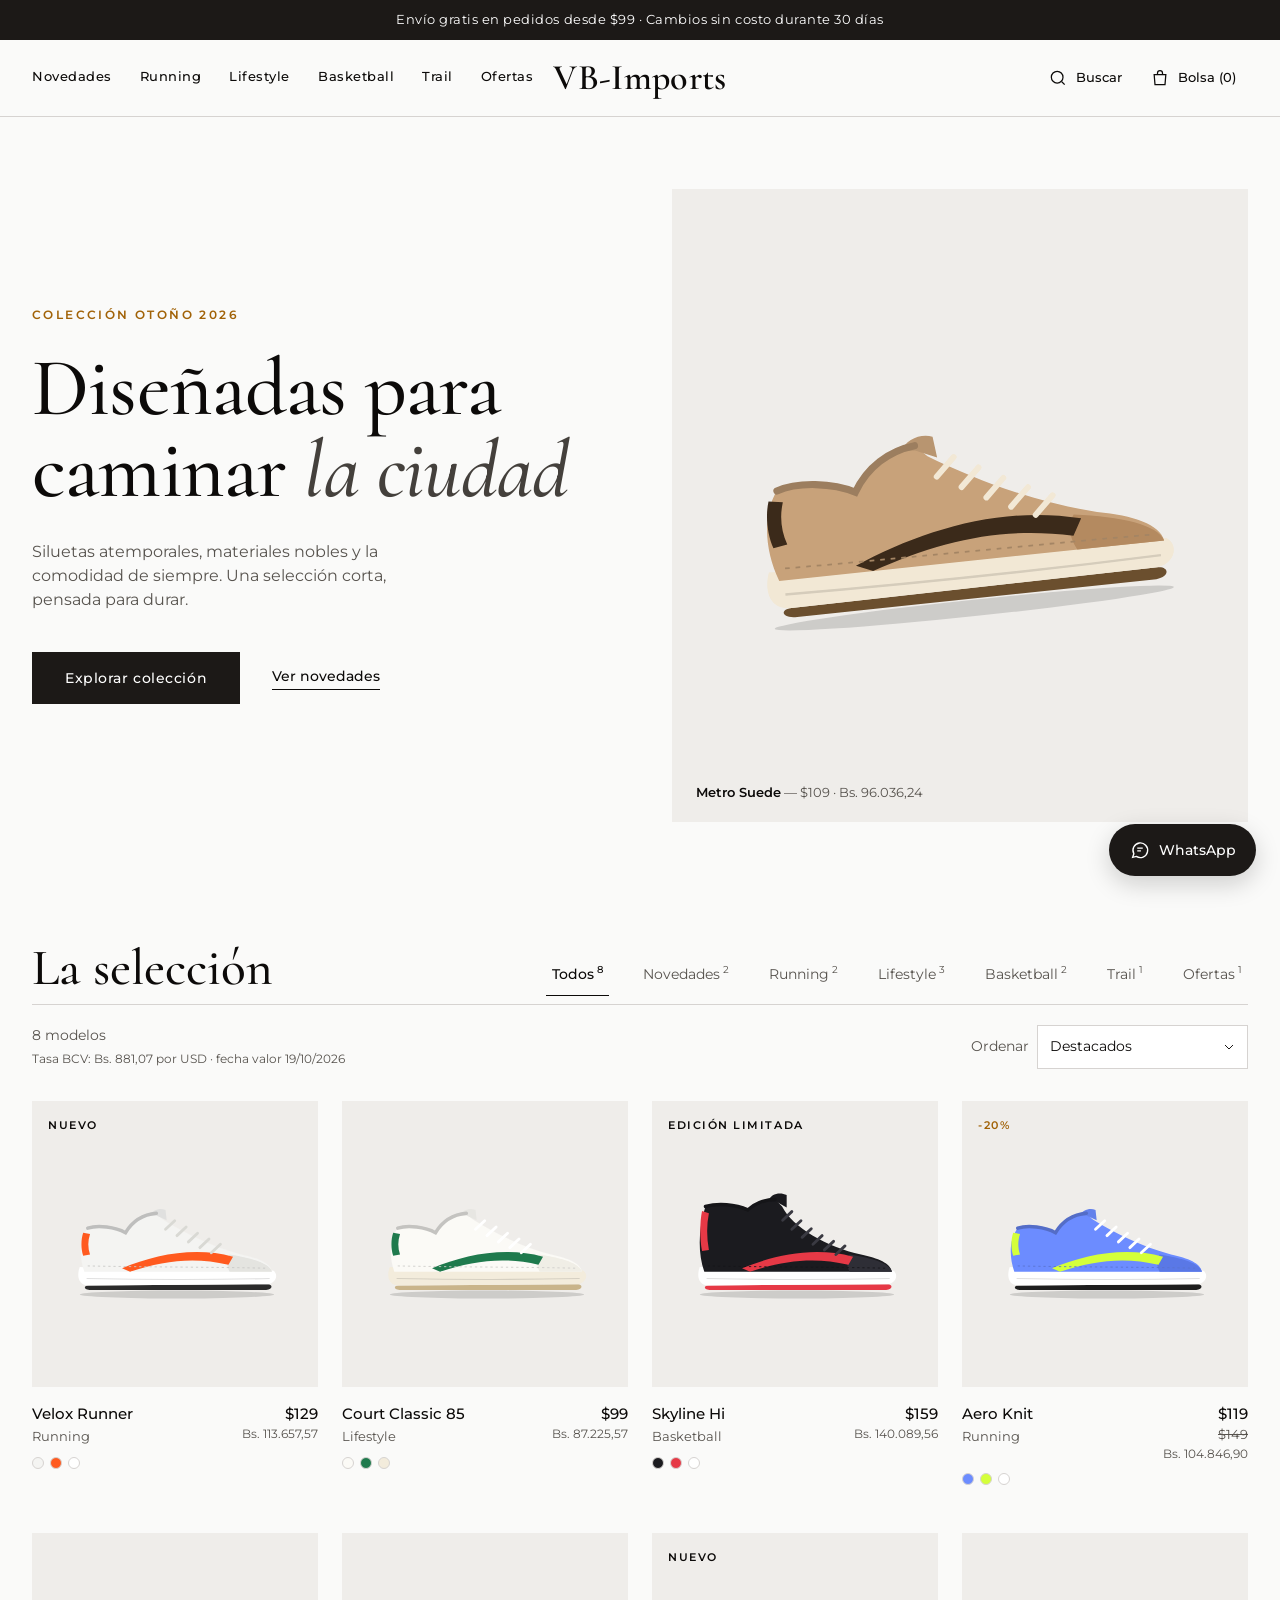
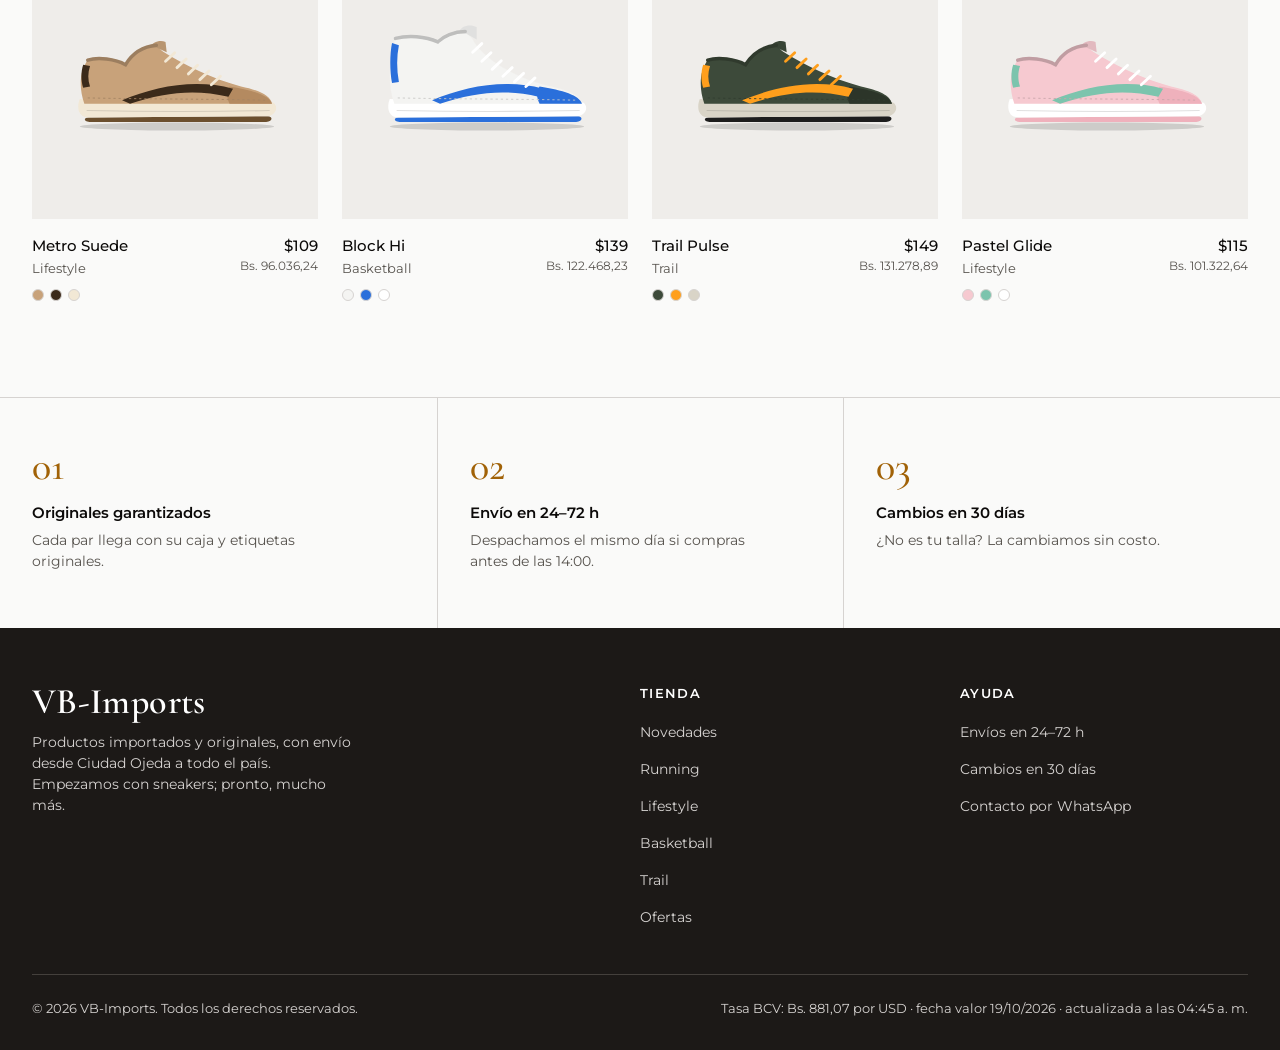
==== index.html @ ab020c5b "Catálogo de VB-Imports listo para publicar - Tienda en estilo Modelo B (minimal) con portada, filtro" ====
<!doctype html>
<html lang="es">
<head>
<meta charset="utf-8">
<meta name="viewport" content="width=device-width, initial-scale=1">
<title>VB-Imports — Productos importados en Ciudad Ojeda</title>
<meta name="description" content="VB-Imports: productos importados y originales en Ciudad Ojeda, Zulia. Sneakers y más, con envío a todo el país.">
<link rel="preconnect" href="https://fonts.googleapis.com">
<link rel="preconnect" href="https://fonts.gstatic.com" crossorigin>
<link href="https://fonts.googleapis.com/css2?family=Cormorant:ital,wght@0,500;0,600;1,500&family=Montserrat:wght@400;500;600&display=swap" rel="stylesheet">
<link rel="stylesheet" href="css/estilos.css">
</head>
<body>
<a class="saltar" href="#app">Saltar al contenido</a>
<div class="aviso" id="aviso"></div>

<header class="cabecera">
  <div class="wrap nav">
    <div class="nav-izq">
      <button class="icono-btn menu-btn" data-abrir="menu" aria-controls="menu" aria-expanded="false" aria-label="Abrir menú">
        <svg viewBox="0 0 24 24" fill="none" stroke="currentColor" stroke-width="1.5" aria-hidden="true"><path d="M4 7h16M4 12h16M4 17h16"/></svg>
      </button>
      <nav class="links" id="links" aria-label="Categorías"></nav>
    </div>
    <a class="logo" href="#/" data-nombre>VB-Imports</a>
    <div class="acciones">
      <button class="accion" id="btn-buscar" aria-controls="buscador" aria-expanded="false">
        <svg viewBox="0 0 24 24" fill="none" stroke="currentColor" stroke-width="1.5" aria-hidden="true"><circle cx="11" cy="11" r="7"/><path d="m20 20-3.5-3.5"/></svg><span class="texto">Buscar</span>
      </button>
      <button class="accion" id="btn-bolsa" data-abrir="bolsa" aria-controls="bolsa" aria-expanded="false">
        <svg viewBox="0 0 24 24" fill="none" stroke="currentColor" stroke-width="1.5" aria-hidden="true"><path d="M5 8h14l-1 12H6z"/><path d="M9 8V6a3 3 0 0 1 6 0v2"/></svg><span><span class="texto">Bolsa </span>(<span data-contador>0</span>)</span>
      </button>
    </div>
  </div>
  <div class="buscador" id="buscador" hidden>
    <div class="wrap">
      <svg viewBox="0 0 24 24" fill="none" stroke="currentColor" stroke-width="1.5" aria-hidden="true"><circle cx="11" cy="11" r="7"/><path d="m20 20-3.5-3.5"/></svg>
      <label class="sr" for="q">Buscar modelos</label>
      <input id="q" type="search" placeholder="Busca por modelo, categoría o color" autocomplete="off" enterkeyhint="search">
      <button class="icono-btn" id="cerrar-buscar" aria-label="Cerrar búsqueda">
        <svg viewBox="0 0 24 24" fill="none" stroke="currentColor" stroke-width="1.5" aria-hidden="true"><path d="M6 6l12 12M18 6 6 18"/></svg>
      </button>
    </div>
  </div>
</header>

<main id="app" tabindex="-1"></main>

<footer class="pie">
  <div class="wrap">
    <div class="pie-grid">
      <div><span class="logo" data-nombre>VB-Imports</span><p id="pie-descripcion"></p></div>
      <div><h3>Tienda</h3><ul id="pie-links"></ul></div>
      <div><h3>Ayuda</h3><ul><li>Envíos en 24–72 h</li><li>Cambios en 30 días</li><li><a id="pie-contacto" href="#/" target="_blank" rel="noopener">Contacto por WhatsApp</a></li></ul></div>
    </div>
    <div class="pie-final">
      <span>© <span id="anio"></span> <span data-nombre>VB-Imports</span>. Todos los derechos reservados.</span>
      <span data-tasa="larga"></span>
    </div>
  </div>
</footer>

<a class="wa-flotante" id="wa-flotante" href="#/" target="_blank" rel="noopener" aria-label="Escríbenos por WhatsApp">
  <svg viewBox="0 0 24 24" fill="none" stroke="currentColor" stroke-width="1.5" aria-hidden="true"><path d="M4 20l1.3-3.9A8 8 0 1 1 8 19z"/><path d="M9 10h6M9 13h4"/></svg><span>WhatsApp</span>
</a>

<div class="velo" id="velo" data-cerrar hidden></div>

<aside class="panel derecha" id="bolsa" role="dialog" aria-modal="true" aria-labelledby="bolsa-titulo" hidden>
  <div class="panel-cab">
    <h2 id="bolsa-titulo" tabindex="-1">Tu bolsa</h2>
    <button class="icono-btn" data-cerrar data-foco aria-label="Cerrar bolsa"><svg viewBox="0 0 24 24" fill="none" stroke="currentColor" stroke-width="1.5" aria-hidden="true"><path d="M6 6l12 12M18 6 6 18"/></svg></button>
  </div>
  <div class="panel-cuerpo" id="bolsa-cuerpo"></div>
  <div class="panel-pie" id="bolsa-pie" hidden>
    <div class="totales">
      <div><span>Subtotal</span><span id="bolsa-subtotal"></span></div>
      <div class="fila-bs"><span>En bolívares</span><span id="bolsa-subtotal-bs"></span></div>
      <div><span>Envío</span><span id="bolsa-envio"></span></div>
    </div>
    <p class="nota" data-tasa></p>
    <button class="btn ancho" id="pedir">
      <svg viewBox="0 0 24 24" fill="none" stroke="currentColor" stroke-width="1.5" aria-hidden="true"><path d="M4 20l1.3-3.9A8 8 0 1 1 8 19z"/></svg>Pedir por WhatsApp
    </button>
    <p class="nota">Te responderemos por WhatsApp para confirmar tallas, pago y entrega.</p>
  </div>
</aside>

<aside class="panel izquierda" id="menu" role="dialog" aria-modal="true" aria-label="Menú" hidden>
  <div class="panel-cab">
    <span class="logo" data-nombre>VB-Imports</span>
    <button class="icono-btn" data-cerrar data-foco aria-label="Cerrar menú"><svg viewBox="0 0 24 24" fill="none" stroke="currentColor" stroke-width="1.5" aria-hidden="true"><path d="M6 6l12 12M18 6 6 18"/></svg></button>
  </div>
  <div class="panel-cuerpo"><nav class="menu-links" id="menu-links" aria-label="Categorías"></nav></div>
</aside>

<script src="js/config.js"></script>
<script src="js/productos.js"></script>
<script src="js/sneaker.js"></script>
<script src="js/tasa.js"></script>
<script src="js/app.js"></script>
</body>
</html>
---- css/estilos.css ----
/* Sistema de diseño: Modelo B · Minimal
   Base de la skill UI/UX Pro Max: estilo "Minimalism & Swiss Style",
   paleta "Premium dark + gold accent", tipografía Cormorant + Montserrat. */
:root {
  --color-primary: #1C1917;
  --color-on-primary: #FFFFFF;
  --color-secondary: #44403C;
  --color-accent: #A16207;
  --color-background: #FAFAF9;
  --color-foreground: #0C0A09;
  --color-card: #FFFFFF;
  --color-muted: #EFEDEA;
  --color-muted-foreground: #57534E;
  --color-border: #D6D3D1;
  --color-destructive: #DC2626;
  --overlay: rgba(12, 10, 9, .4);

  --display: "Cormorant", Georgia, serif;
  --body: "Montserrat", system-ui, sans-serif;
  --ease: cubic-bezier(.25, .46, .45, .94);
  --alto-cabecera: 76px;
}

* { box-sizing: border-box; margin: 0; }
html { scroll-behavior: smooth; }
body { background: var(--color-background); color: var(--color-foreground); font-family: var(--body); font-size: 16px; line-height: 1.5; -webkit-font-smoothing: antialiased; }
body.bloqueado { overflow: hidden; }
a { color: inherit; text-decoration: none; }
button, input, select { font: inherit; color: inherit; }
button { cursor: pointer; }
img { max-width: 100%; display: block; }
:focus-visible { outline: 2px solid var(--color-accent); outline-offset: 3px; }
.wrap { max-width: 1320px; margin: 0 auto; padding-inline: 32px; }
.sr { position: absolute; width: 1px; height: 1px; overflow: hidden; clip: rect(0 0 0 0); white-space: nowrap; }
[hidden] { display: none !important; }
.saltar { position: fixed; left: 16px; top: -60px; z-index: 100; background: var(--color-primary); color: var(--color-on-primary); padding: 12px 16px; font-size: 14px; }
.saltar:focus { top: 16px; }

/* Botones */
.btn { display: inline-flex; align-items: center; justify-content: center; gap: 10px; min-height: 52px; padding-inline: 32px; background: var(--color-primary); color: var(--color-on-primary); font-size: 14px; font-weight: 500; letter-spacing: .04em; border: 1px solid var(--color-primary); transition: background .2s var(--ease), color .2s var(--ease); }
.btn:hover { background: var(--color-secondary); border-color: var(--color-secondary); }
.btn:disabled { background: var(--color-muted); border-color: var(--color-muted); color: var(--color-muted-foreground); cursor: not-allowed; }
.btn.secundario { background: none; color: var(--color-foreground); border-color: var(--color-border); }
.btn.secundario:hover { border-color: var(--color-foreground); }
.btn.ancho { width: 100%; }
.btn svg { width: 20px; height: 20px; flex: none; }
.link { font-size: 14px; font-weight: 500; border-bottom: 1px solid currentColor; padding-bottom: 2px; background: none; border-top: 0; border-inline: 0; }
.icono-btn { width: 44px; height: 44px; display: inline-grid; place-items: center; background: none; border: 0; }
.icono-btn svg { width: 22px; height: 22px; }

/* Aviso y cabecera */
.aviso { background: var(--color-primary); color: var(--color-on-primary); text-align: center; font-size: 13px; letter-spacing: .04em; padding: 10px 16px; }
.cabecera { position: sticky; top: 0; z-index: 20; background: rgba(250, 250, 249, .94); backdrop-filter: blur(10px); border-bottom: 1px solid var(--color-border); }
.nav { display: grid; grid-template-columns: 1fr auto 1fr; align-items: center; height: var(--alto-cabecera); }
.nav-izq { display: flex; align-items: center; gap: 4px; }
.menu-btn { display: none; margin-left: -10px; }
.links { display: flex; gap: 28px; font-size: 13px; font-weight: 500; letter-spacing: .04em; }
.links a { padding-block: 6px; border-bottom: 1px solid transparent; transition: border-color .2s var(--ease); }
.links a:hover, .links a[aria-current="page"] { border-color: var(--color-foreground); }
.logo { font-family: var(--display); font-size: 36px; font-weight: 600; letter-spacing: .01em; line-height: 1; }
.acciones { display: flex; justify-content: flex-end; gap: 4px; }
.accion { display: inline-flex; align-items: center; gap: 8px; height: 44px; padding-inline: 12px; background: none; border: 0; font-size: 13px; font-weight: 500; }
.accion svg { width: 20px; height: 20px; }

.buscador { border-top: 1px solid var(--color-border); background: var(--color-background); }
.buscador .wrap { display: flex; align-items: center; gap: 12px; height: 64px; }
.buscador svg { width: 20px; height: 20px; color: var(--color-muted-foreground); flex: none; }
.buscador input { flex: 1; height: 44px; border: 0; background: none; font-size: 18px; outline: none; }
.buscador input::placeholder { color: var(--color-muted-foreground); }

/* Hero */
.hero { display: grid; grid-template-columns: 1fr 1fr; gap: 64px; align-items: center; padding-block: 72px 96px; }
.eyebrow { font-size: 12px; font-weight: 600; letter-spacing: .2em; text-transform: uppercase; color: var(--color-accent); margin-bottom: 24px; }
.hero h1 { font-family: var(--display); font-weight: 500; font-size: clamp(48px, 6.4vw, 96px); line-height: 1; letter-spacing: -.01em; }
.hero h1 em { font-style: italic; color: var(--color-secondary); }
.hero p { color: var(--color-muted-foreground); max-width: 420px; margin: 28px 0 40px; }
.ctas { display: flex; align-items: center; gap: 32px; flex-wrap: wrap; }
.escaparate { position: relative; aspect-ratio: 4 / 4.4; background: var(--color-muted); display: grid; place-items: center; }
.escaparate > a { display: grid; place-items: center; width: 100%; height: 100%; }
.escaparate svg, .escaparate img { width: 84%; height: auto; transform: rotate(-6deg); transition: transform .4s var(--ease); }
.escaparate:hover svg { transform: rotate(-8deg) scale(1.03); }
.escaparate figcaption { position: absolute; left: 24px; bottom: 20px; font-size: 13px; color: var(--color-muted-foreground); }
.escaparate figcaption b { color: var(--color-foreground); font-weight: 600; }

/* Catálogo */
.seccion { padding-block: 24px 96px; scroll-margin-top: var(--alto-cabecera); }
.seccion-cab { display: flex; justify-content: space-between; align-items: end; gap: 16px 24px; flex-wrap: wrap; padding-bottom: 8px; border-bottom: 1px solid var(--color-border); }
h2 { font-family: var(--display); font-weight: 500; font-size: clamp(36px, 4vw, 52px); line-height: 1.05; }
.tabs { display: flex; gap: 28px; overflow-x: auto; scrollbar-width: none; }
.tabs::-webkit-scrollbar { display: none; }
.tab { flex: none; background: none; border: 0; border-bottom: 1px solid transparent; height: 44px; font-size: 14px; color: var(--color-muted-foreground); transition: color .2s var(--ease), border-color .2s var(--ease); }
.tab:hover { color: var(--color-foreground); }
.tab[aria-pressed="true"] { color: var(--color-foreground); border-color: var(--color-foreground); font-weight: 500; }
.tab sup { font-size: 10px; margin-left: 3px; }
.barra-herramientas { display: flex; justify-content: space-between; align-items: center; gap: 16px; flex-wrap: wrap; padding-block: 20px 32px; font-size: 14px; color: var(--color-muted-foreground); }
.barra-herramientas .filtro-texto { display: inline-flex; align-items: center; gap: 6px; margin-left: 12px; padding: 4px 6px 4px 12px; background: var(--color-muted); color: var(--color-foreground); }
.barra-herramientas .filtro-texto button { width: 28px; height: 28px; display: grid; place-items: center; background: none; border: 0; }
.ordenar { display: flex; align-items: center; gap: 8px; }
.ordenar select { height: 44px; padding: 0 36px 0 12px; border: 1px solid var(--color-border); background: var(--color-card) url("data:image/svg+xml,%3Csvg xmlns='http://www.w3.org/2000/svg' viewBox='0 0 24 24' fill='none' stroke='%231C1917' stroke-width='1.5'%3E%3Cpath d='m6 9 6 6 6-6'/%3E%3C/svg%3E") no-repeat right 10px center / 16px; appearance: none; color: var(--color-foreground); cursor: pointer; }

.grid { display: grid; grid-template-columns: repeat(4, 1fr); gap: 48px 24px; }
.producto { position: relative; }
.producto .foto { position: relative; aspect-ratio: 1; background: var(--color-muted); overflow: hidden; }
.producto .foto > a { display: grid; place-items: center; width: 100%; height: 100%; }
.producto .foto svg, .producto .foto img { width: 82%; height: auto; transition: transform .25s var(--ease); }
.producto .foto img { width: 100%; height: 100%; object-fit: cover; }
.producto:hover .foto svg { transform: scale(1.04); }
.etiqueta { position: absolute; top: 16px; left: 16px; font-size: 11px; font-weight: 600; letter-spacing: .14em; text-transform: uppercase; pointer-events: none; }
.etiqueta.oferta { color: var(--color-accent); }
.rapido-btn { position: absolute; left: 12px; right: 12px; bottom: 12px; height: 48px; background: var(--color-card); border: 1px solid var(--color-border); font-size: 13px; font-weight: 500; letter-spacing: .04em; opacity: 0; transform: translateY(8px); transition: opacity .2s var(--ease), transform .2s var(--ease), background .2s var(--ease), color .2s var(--ease); }
.producto:hover .rapido-btn, .rapido-btn:focus-visible { opacity: 1; transform: none; }
.rapido-btn:hover { background: var(--color-primary); color: var(--color-on-primary); border-color: var(--color-primary); }
.rapido { position: absolute; left: 12px; right: 12px; bottom: 12px; background: var(--color-card); border: 1px solid var(--color-border); padding: 12px; }
.rapido-cab { display: flex; justify-content: space-between; align-items: center; font-size: 12px; font-weight: 500; margin-bottom: 8px; }
.rapido-cab button { width: 32px; height: 32px; display: grid; place-items: center; background: none; border: 0; margin: -6px -6px -6px 0; }
.rapido .tallas { grid-template-columns: repeat(5, 1fr); gap: 4px; }
.rapido .talla { height: 36px; font-size: 12px; }
@media (hover: none) { .rapido-btn { display: none; } }
.producto .info { display: flex; justify-content: space-between; gap: 12px; margin-top: 16px; }
.producto h3 { font-size: 15px; font-weight: 500; }
.producto .cat { font-size: 13px; color: var(--color-muted-foreground); margin-top: 2px; }
.precio { font-size: 15px; font-weight: 500; white-space: nowrap; text-align: right; }
.precio s { display: block; font-size: 13px; color: var(--color-muted-foreground); font-weight: 400; }
/* Precio en bolívares (tasa BCV) */
.bs { display: block; font-size: 12px; font-weight: 400; color: var(--color-muted-foreground); }
.bs:empty, .tasa-nota:empty { display: none; }
.bs.en-linea { display: inline; font-size: inherit; }
.bs.en-linea::before { content: " · "; }
.tasa-nota { font-size: 12px; color: var(--color-muted-foreground); margin-top: 4px; }
.colores { display: flex; gap: 6px; margin-top: 10px; }
.colores i { width: 12px; height: 12px; border-radius: 50%; border: 1px solid var(--color-border); }

.vacio { grid-column: 1 / -1; text-align: center; padding: 64px 16px; }
.vacio h3 { font-family: var(--display); font-weight: 500; font-size: 32px; margin-bottom: 8px; }
.vacio p { color: var(--color-muted-foreground); margin-bottom: 24px; }

/* Valores */
.valores { border-top: 1px solid var(--color-border); display: grid; grid-template-columns: repeat(3, 1fr); }
.valores div { padding: 48px 32px 56px 0; }
.valores div + div { padding-left: 32px; border-left: 1px solid var(--color-border); }
.valores b { display: block; font-family: var(--display); font-size: 40px; font-weight: 500; color: var(--color-accent); line-height: 1; margin-bottom: 16px; }
.valores h3 { font-size: 15px; font-weight: 600; margin-bottom: 6px; }
.valores p { font-size: 14px; color: var(--color-muted-foreground); max-width: 300px; }

/* Ficha de producto */
.migas { display: flex; gap: 8px; flex-wrap: wrap; font-size: 13px; color: var(--color-muted-foreground); padding-block: 24px; }
.migas a:hover { color: var(--color-foreground); text-decoration: underline; }
.ficha { display: grid; grid-template-columns: 1.25fr 1fr; gap: 64px; align-items: start; padding-bottom: 96px; }
.galeria { display: grid; grid-template-columns: 88px 1fr; gap: 16px; position: sticky; top: calc(var(--alto-cabecera) + 24px); }
.miniaturas { display: flex; flex-direction: column; gap: 12px; }
.miniatura { aspect-ratio: 1; background: var(--color-muted); border: 1px solid transparent; padding: 6px; display: grid; place-items: center; overflow: hidden; transition: border-color .2s var(--ease); }
.miniatura[aria-pressed="true"] { border-color: var(--color-foreground); }
.miniatura:hover { border-color: var(--color-muted-foreground); }
.miniatura svg, .miniatura img { width: 100%; height: auto; }
.vista-principal { aspect-ratio: 1; background: var(--color-muted); display: grid; place-items: center; overflow: hidden; }
.vista-principal svg { width: 86%; height: auto; }
.vista-principal img { width: 100%; height: 100%; object-fit: cover; }
.v-interior { transform: scaleX(-1); }
.v-detalle { transform: scale(1.9) translate(-12%, -4%); }

.ficha-info .eyebrow { margin-bottom: 12px; }
.ficha-info h1 { font-family: var(--display); font-weight: 500; font-size: clamp(40px, 4.4vw, 60px); line-height: 1.02; outline: none; }
.ficha-precio { display: flex; align-items: baseline; gap: 12px; margin-top: 16px; font-size: 22px; font-weight: 500; }
.ficha-precio s { font-size: 16px; font-weight: 400; color: var(--color-muted-foreground); }
.ficha-bs .bs { font-size: 16px; margin-top: 4px; color: var(--color-secondary); }
.ficha-info .tasa-nota { margin-top: 2px; }
.ficha-precio .ahorro { font-size: 12px; font-weight: 600; letter-spacing: .1em; text-transform: uppercase; color: var(--color-accent); }
.ficha-desc { color: var(--color-muted-foreground); margin-top: 24px; max-width: 480px; }
.campo { margin-top: 32px; }
.campo-cab { display: flex; justify-content: space-between; align-items: baseline; font-size: 14px; font-weight: 500; margin-bottom: 12px; }
.campo-cab span { font-weight: 400; color: var(--color-muted-foreground); }
.tallas { display: grid; grid-template-columns: repeat(5, 1fr); gap: 8px; }
.talla { height: 48px; background: var(--color-card); border: 1px solid var(--color-border); font-size: 14px; transition: border-color .2s var(--ease), background .2s var(--ease), color .2s var(--ease); }
.talla:hover:not(:disabled) { border-color: var(--color-foreground); }
.talla[aria-pressed="true"] { background: var(--color-primary); color: var(--color-on-primary); border-color: var(--color-primary); }
.talla:disabled { color: #A8A29E; background: var(--color-background); text-decoration: line-through; cursor: not-allowed; }
.campo.con-error .tallas { outline: 1px solid var(--color-destructive); outline-offset: 4px; }
.error { color: var(--color-destructive); font-size: 13px; font-weight: 500; margin-top: 10px; }
.ficha-acciones { display: grid; gap: 12px; margin-top: 32px; }
.beneficios { display: grid; gap: 12px; margin-top: 28px; padding-top: 28px; border-top: 1px solid var(--color-border); font-size: 14px; color: var(--color-muted-foreground); }
.beneficios li { display: flex; gap: 12px; align-items: center; list-style: none; }
.beneficios svg { width: 20px; height: 20px; flex: none; color: var(--color-foreground); }
.beneficios, .ficha-info ul { padding: 0; }
.acordeon { margin-top: 28px; border-top: 1px solid var(--color-border); }
.acordeon details { border-bottom: 1px solid var(--color-border); }
.acordeon summary { display: flex; justify-content: space-between; align-items: center; min-height: 56px; font-size: 14px; font-weight: 500; cursor: pointer; list-style: none; }
.acordeon summary::-webkit-details-marker { display: none; }
.acordeon summary::after { content: "+"; font-size: 20px; font-weight: 300; transition: transform .2s var(--ease); }
.acordeon details[open] summary::after { transform: rotate(45deg); }
.acordeon .contenido { padding-bottom: 20px; font-size: 14px; color: var(--color-muted-foreground); }
.acordeon .contenido li { margin-left: 18px; margin-bottom: 4px; }
.relacionados { padding-bottom: 96px; }
.relacionados h2 { margin-bottom: 32px; }

/* Paneles laterales: bolsa y menú */
.velo { position: fixed; inset: 0; z-index: 40; background: var(--overlay); opacity: 0; transition: opacity .25s var(--ease); }
.velo.abierto { opacity: 1; }
.panel { position: fixed; top: 0; bottom: 0; z-index: 50; width: min(440px, 100%); background: var(--color-background); display: flex; flex-direction: column; transition: transform .3s var(--ease); }
.panel.derecha { right: 0; transform: translateX(100%); }
.panel.izquierda { left: 0; transform: translateX(-100%); width: min(340px, 88%); }
.panel.abierto { transform: none; }
.panel-cab { display: flex; justify-content: space-between; align-items: center; height: var(--alto-cabecera); padding-inline: 24px; border-bottom: 1px solid var(--color-border); }
.panel-cab h2 { font-size: 30px; outline: none; }
.panel-cuerpo { flex: 1; overflow-y: auto; padding: 24px; }
.panel-pie { border-top: 1px solid var(--color-border); padding: 20px 24px 24px; display: grid; gap: 12px; }
.menu-links { display: grid; }
.menu-links a { display: flex; align-items: center; min-height: 56px; font-family: var(--display); font-size: 28px; border-bottom: 1px solid var(--color-border); }

.envio-progreso { font-size: 13px; margin-bottom: 24px; }
.envio-progreso .barra { height: 3px; background: var(--color-muted); margin-top: 10px; }
.envio-progreso .barra i { display: block; height: 100%; background: var(--color-accent); transition: width .3s var(--ease); }
.item { display: grid; grid-template-columns: 88px 1fr auto; gap: 16px; padding-block: 16px; border-bottom: 1px solid var(--color-border); }
.item:first-of-type { padding-top: 0; }
.item .mini { aspect-ratio: 1; background: var(--color-muted); display: grid; place-items: center; }
.item .mini svg { width: 90%; height: auto; }
.item .mini img { width: 100%; height: 100%; object-fit: cover; }
.item h3 { font-size: 14px; font-weight: 500; }
.item .meta { font-size: 13px; color: var(--color-muted-foreground); }
.item .precio { font-size: 14px; }
.cantidad { display: inline-flex; align-items: center; border: 1px solid var(--color-border); margin-top: 10px; }
.cantidad button { width: 36px; height: 36px; background: none; border: 0; font-size: 16px; }
.cantidad span { min-width: 28px; text-align: center; font-size: 14px; }
.quitar { display: block; margin-top: 10px; margin-left: auto; font-size: 12px; color: var(--color-muted-foreground); background: none; border: 0; text-decoration: underline; padding: 6px 0; }
.totales { display: grid; gap: 6px; font-size: 14px; }
.totales div { display: flex; justify-content: space-between; }
.totales .total { font-size: 16px; font-weight: 600; }
.totales .bs { display: inline; font-size: inherit; color: inherit; }
.totales .fila-bs:has(.bs:empty) { display: none; }
.nota { font-size: 12px; color: var(--color-muted-foreground); text-align: center; }
.bolsa-vacia { text-align: center; padding: 48px 0; }
.bolsa-vacia h3 { font-family: var(--display); font-weight: 500; font-size: 30px; margin-bottom: 8px; }
.bolsa-vacia p { color: var(--color-muted-foreground); margin-bottom: 24px; font-size: 14px; }

/* Pie */
.pie { background: var(--color-primary); color: #D6D3D1; padding-block: 56px 32px; font-size: 14px; }
.pie-grid { display: grid; grid-template-columns: 2fr 1fr 1fr; gap: 32px; padding-bottom: 40px; border-bottom: 1px solid #44403C; }
.pie .logo { color: var(--color-on-primary); }
.pie p { margin-top: 12px; max-width: 320px; }
.pie h3 { color: var(--color-on-primary); font-size: 13px; font-weight: 600; letter-spacing: .1em; text-transform: uppercase; margin-bottom: 12px; }
.pie ul { list-style: none; padding: 0; display: grid; gap: 4px; }
.pie ul li { padding-block: 6px; }
.pie ul a:hover { color: var(--color-on-primary); }
.pie-final { display: flex; justify-content: space-between; gap: 8px 24px; flex-wrap: wrap; padding-top: 24px; font-size: 13px; }

/* Botón flotante de WhatsApp */
.wa-flotante { position: fixed; right: 24px; bottom: 24px; z-index: 30; display: inline-flex; align-items: center; gap: 8px; height: 52px; padding-inline: 20px; border-radius: 999px; background: var(--color-primary); color: var(--color-on-primary); font-size: 14px; font-weight: 500; box-shadow: 0 8px 24px rgba(12, 10, 9, .18); transition: background .2s var(--ease), transform .2s var(--ease); }
.wa-flotante:hover { background: var(--color-secondary); transform: translateY(-2px); }
.wa-flotante svg { width: 22px; height: 22px; }

/* Aparición sutil al hacer scroll (solo si hay JavaScript) */
.js .revelar { opacity: 0; transform: translateY(12px); transition: opacity .35s var(--ease), transform .35s var(--ease); }
.js .revelar.visible { opacity: 1; transform: none; }

@media (max-width: 1180px) {
  .links { display: none; }
  .menu-btn { display: inline-grid; }
}
@media (max-width: 1024px) {
  .grid { grid-template-columns: repeat(3, 1fr); }
  .hero { gap: 40px; }
  .ficha { gap: 40px; grid-template-columns: 1fr 1fr; }
  .galeria { grid-template-columns: 1fr; }
  .miniaturas { flex-direction: row; order: 2; }
  .miniatura { width: 72px; }
}
@media (max-width: 768px) {
  :root { --alto-cabecera: 64px; }
  .wrap { padding-inline: 16px; }
  .logo { font-size: 30px; }
  .accion span.texto { display: none; }
  .accion { padding-inline: 10px; }
  .hero { grid-template-columns: 1fr; padding-block: 24px 56px; gap: 32px; }
  .hero .escaparate { order: -1; }
  .grid { grid-template-columns: repeat(2, 1fr); gap: 32px 12px; }
  .seccion-cab { flex-direction: column; flex-wrap: nowrap; align-items: stretch; }
  .tabs { gap: 20px; min-width: 0; margin-inline: -16px; padding-inline: 16px; }
  .producto .info { flex-direction: column; gap: 4px; }
  .precio { text-align: left; }
  .precio s { display: inline; margin-left: 6px; }
  .valores { grid-template-columns: 1fr; }
  .valores div, .valores div + div { padding: 32px 0; border-left: 0; border-top: 1px solid var(--color-border); }
  .ficha { grid-template-columns: 1fr; gap: 32px; padding-bottom: 64px; }
  .galeria { position: static; }
  .tallas { grid-template-columns: repeat(4, 1fr); }
  .pie-grid { grid-template-columns: 1fr 1fr; }
  .pie-grid > div:first-child { grid-column: 1 / -1; }
  .panel-cab, .panel-cuerpo, .panel-pie { padding-inline: 16px; }
  .wa-flotante { right: 16px; bottom: 16px; width: 52px; padding: 0; justify-content: center; }
  .wa-flotante span { display: none; }
  .pie { padding-bottom: 88px; }
}
@media (prefers-reduced-motion: reduce) {
  html { scroll-behavior: auto; }
  .js .revelar { opacity: 1; transform: none; }
  *, *::before, *::after { transition: none !important; animation: none !important; }
}
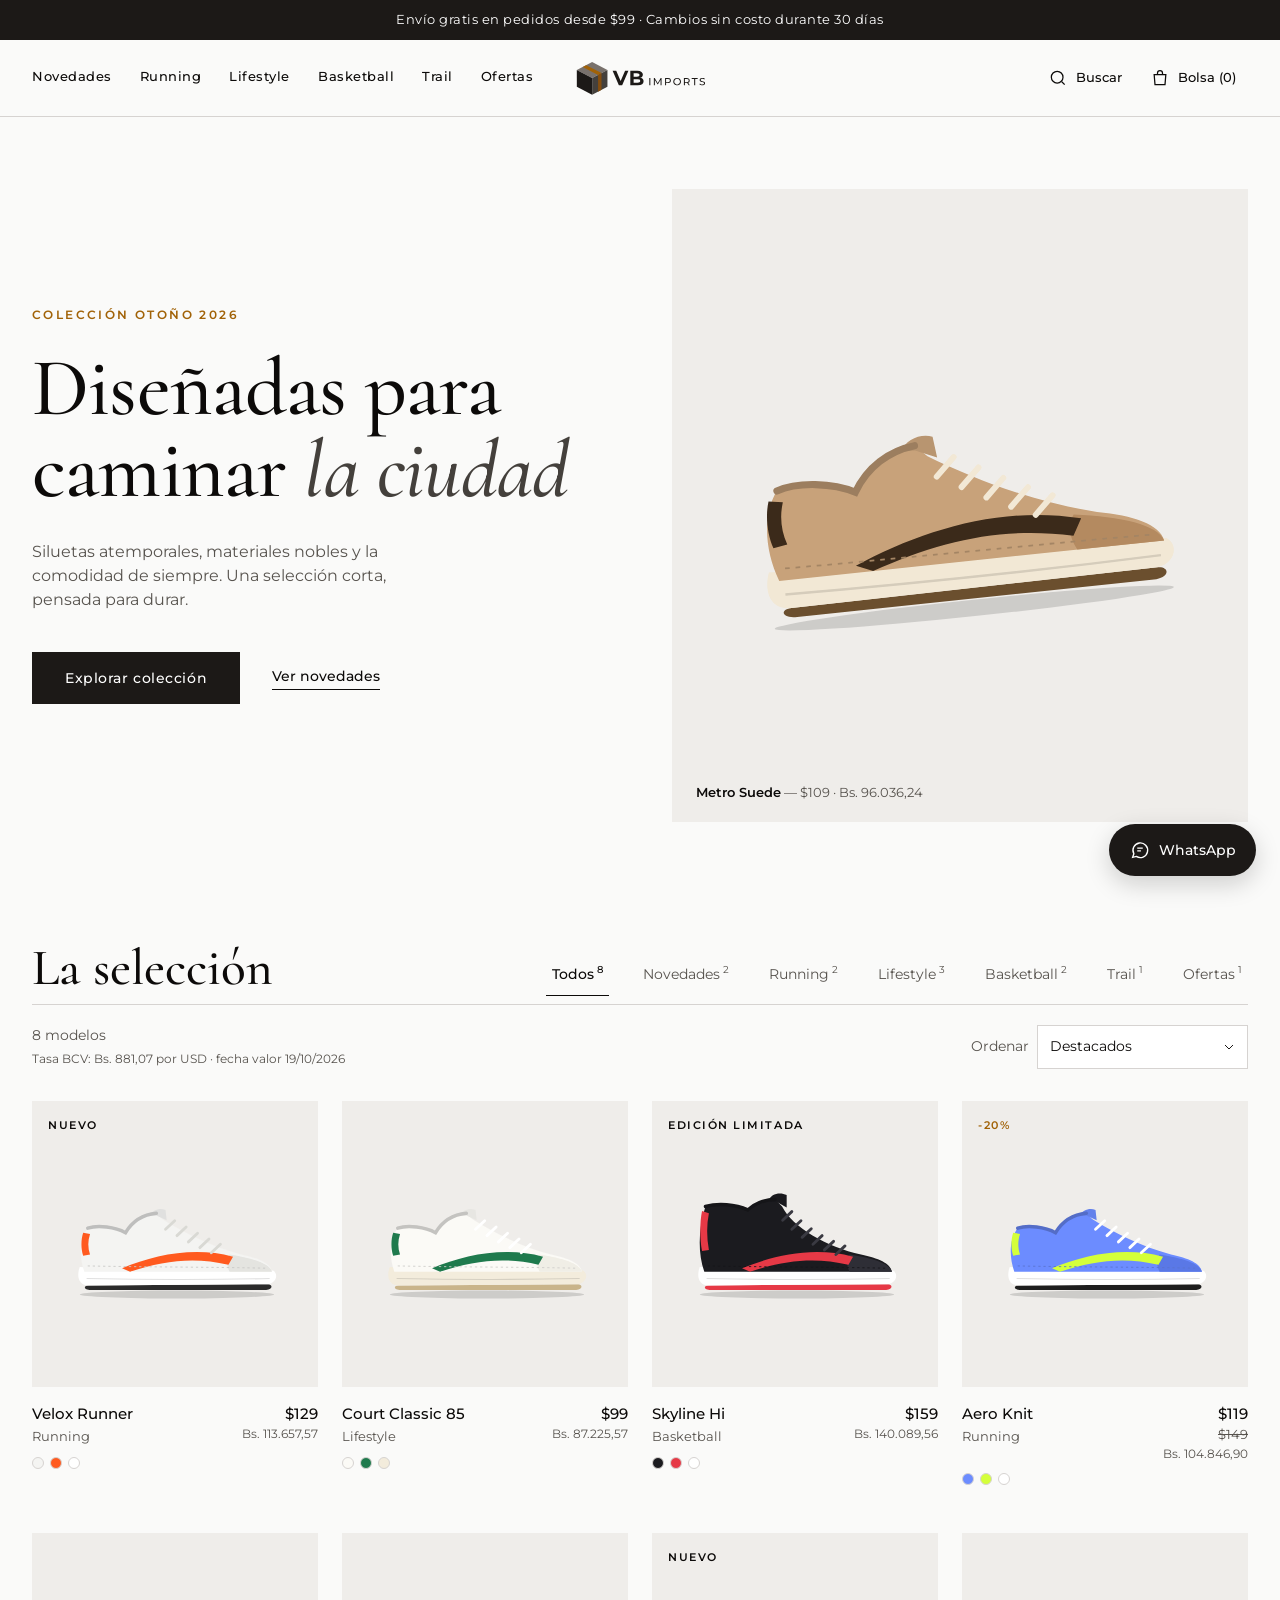
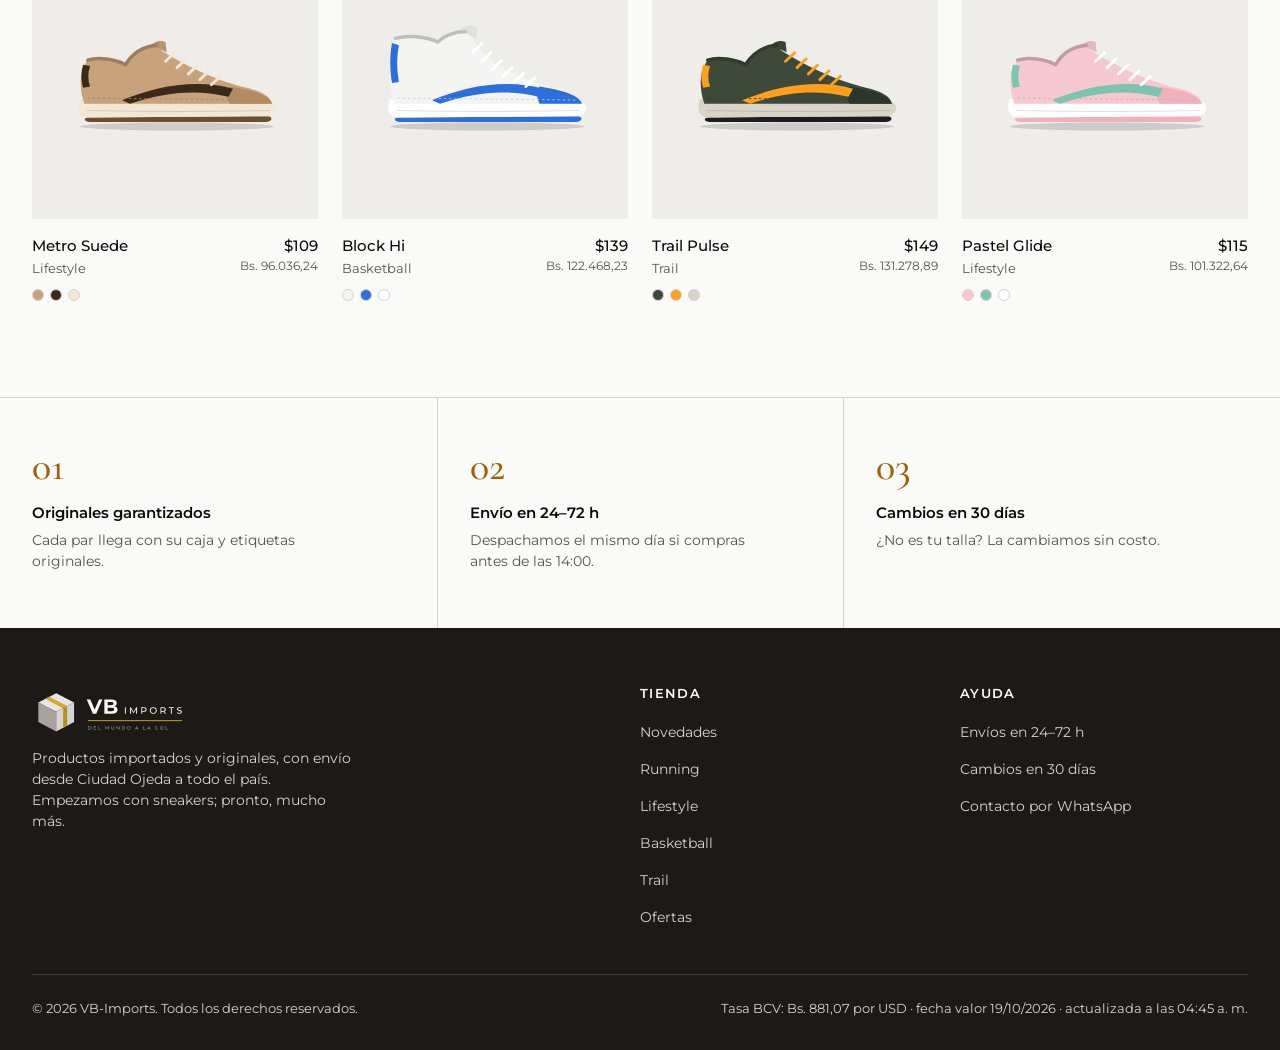
==== commit 87e58c1d: "Logo de VB-Imports (propuesta Caja) en la tienda - Logo en la cabecera, el menú y el pie, con favico" ====
--- a/index.html
+++ b/index.html
@@ -9,6 +9,17 @@
 <link rel="preconnect" href="https://fonts.gstatic.com" crossorigin>
 <link href="https://fonts.googleapis.com/css2?family=Cormorant:ital,wght@0,500;0,600;1,500&family=Montserrat:wght@400;500;600&display=swap" rel="stylesheet">
 <link rel="stylesheet" href="css/estilos.css">
+<link rel="icon" href="img/marca/favicon.ico" sizes="any">
+<link rel="icon" href="img/marca/favicon.svg" type="image/svg+xml">
+<link rel="apple-touch-icon" href="img/marca/apple-touch-icon.png">
+<meta name="theme-color" content="#FAFAF9">
+<meta property="og:type" content="website">
+<meta property="og:site_name" content="VB-Imports">
+<meta property="og:title" content="VB-Imports — Productos importados en Ciudad Ojeda">
+<meta property="og:description" content="Productos importados y originales, con envío desde Ciudad Ojeda a todo el país.">
+<meta property="og:image" content="https://itunesx3.github.io/vb-imports/img/marca/vb-imports-compartir.png">
+<meta property="og:image:width" content="1200">
+<meta property="og:image:height" content="630">
 </head>
 <body>
 <a class="saltar" href="#app">Saltar al contenido</a>
@@ -22,7 +33,7 @@
       </button>
       <nav class="links" id="links" aria-label="Categorías"></nav>
     </div>
-    <a class="logo" href="#/" data-nombre>VB-Imports</a>
+    <a class="logo" href="#/" aria-label="VB-Imports, ir al inicio"><img src="img/marca/vb-imports-logo-simple.svg" alt="VB-Imports" width="350" height="100"></a>
     <div class="acciones">
       <button class="accion" id="btn-buscar" aria-controls="buscador" aria-expanded="false">
         <svg viewBox="0 0 24 24" fill="none" stroke="currentColor" stroke-width="1.5" aria-hidden="true"><circle cx="11" cy="11" r="7"/><path d="m20 20-3.5-3.5"/></svg><span class="texto">Buscar</span>
@@ -49,7 +60,7 @@
 <footer class="pie">
   <div class="wrap">
     <div class="pie-grid">
-      <div><span class="logo" data-nombre>VB-Imports</span><p id="pie-descripcion"></p></div>
+      <div><img class="logo-pie" src="img/marca/vb-imports-logo-blanco.svg" alt="VB-Imports" width="329" height="112"><p id="pie-descripcion"></p></div>
       <div><h3>Tienda</h3><ul id="pie-links"></ul></div>
       <div><h3>Ayuda</h3><ul><li>Envíos en 24–72 h</li><li>Cambios en 30 días</li><li><a id="pie-contacto" href="#/" target="_blank" rel="noopener">Contacto por WhatsApp</a></li></ul></div>
     </div>
@@ -88,7 +99,7 @@
 
 <aside class="panel izquierda" id="menu" role="dialog" aria-modal="true" aria-label="Menú" hidden>
   <div class="panel-cab">
-    <span class="logo" data-nombre>VB-Imports</span>
+    <img class="logo-menu" src="img/marca/vb-imports-logo-simple.svg" alt="VB-Imports" width="350" height="100">
     <button class="icono-btn" data-cerrar data-foco aria-label="Cerrar menú"><svg viewBox="0 0 24 24" fill="none" stroke="currentColor" stroke-width="1.5" aria-hidden="true"><path d="M6 6l12 12M18 6 6 18"/></svg></button>
   </div>
   <div class="panel-cuerpo"><nav class="menu-links" id="menu-links" aria-label="Categorías"></nav></div>
--- a/css/estilos.css
+++ b/css/estilos.css
@@ -57,7 +57,9 @@
 .links { display: flex; gap: 28px; font-size: 13px; font-weight: 500; letter-spacing: .04em; }
 .links a { padding-block: 6px; border-bottom: 1px solid transparent; transition: border-color .2s var(--ease); }
 .links a:hover, .links a[aria-current="page"] { border-color: var(--color-foreground); }
-.logo { font-family: var(--display); font-size: 36px; font-weight: 600; letter-spacing: .01em; line-height: 1; }
+.logo { display: block; line-height: 0; }
+.logo img, .logo-menu { display: block; height: 38px; width: auto; }
+.logo-pie { display: block; height: 52px; width: auto; }
 .acciones { display: flex; justify-content: flex-end; gap: 4px; }
 .accion { display: inline-flex; align-items: center; gap: 8px; height: 44px; padding-inline: 12px; background: none; border: 0; font-size: 13px; font-weight: 500; }
 .accion svg { width: 20px; height: 20px; }
@@ -234,7 +236,7 @@
 /* Pie */
 .pie { background: var(--color-primary); color: #D6D3D1; padding-block: 56px 32px; font-size: 14px; }
 .pie-grid { display: grid; grid-template-columns: 2fr 1fr 1fr; gap: 32px; padding-bottom: 40px; border-bottom: 1px solid #44403C; }
-.pie .logo { color: var(--color-on-primary); }
+
 .pie p { margin-top: 12px; max-width: 320px; }
 .pie h3 { color: var(--color-on-primary); font-size: 13px; font-weight: 600; letter-spacing: .1em; text-transform: uppercase; margin-bottom: 12px; }
 .pie ul { list-style: none; padding: 0; display: grid; gap: 4px; }
@@ -266,7 +268,7 @@
 @media (max-width: 768px) {
   :root { --alto-cabecera: 64px; }
   .wrap { padding-inline: 16px; }
-  .logo { font-size: 30px; }
+  .logo img, .logo-menu { height: 32px; }
   .accion span.texto { display: none; }
   .accion { padding-inline: 10px; }
   .hero { grid-template-columns: 1fr; padding-block: 24px 56px; gap: 32px; }
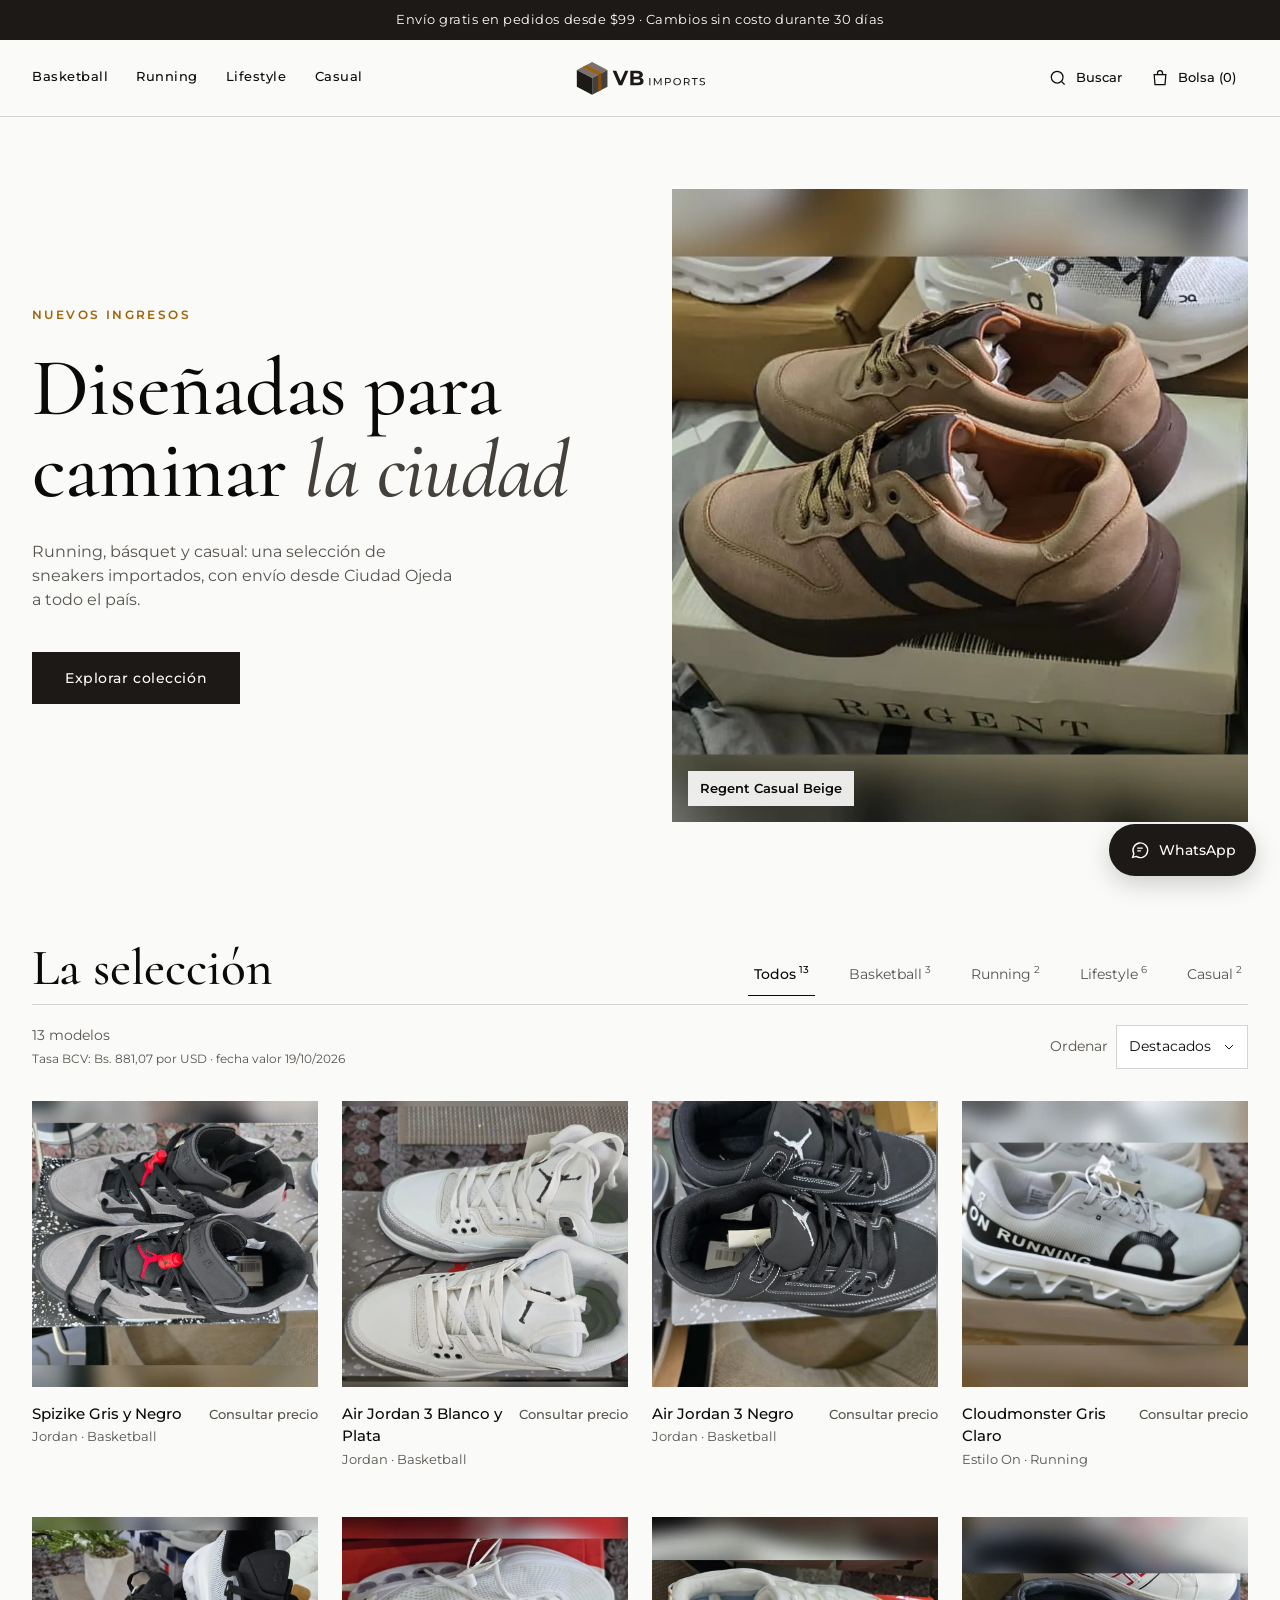
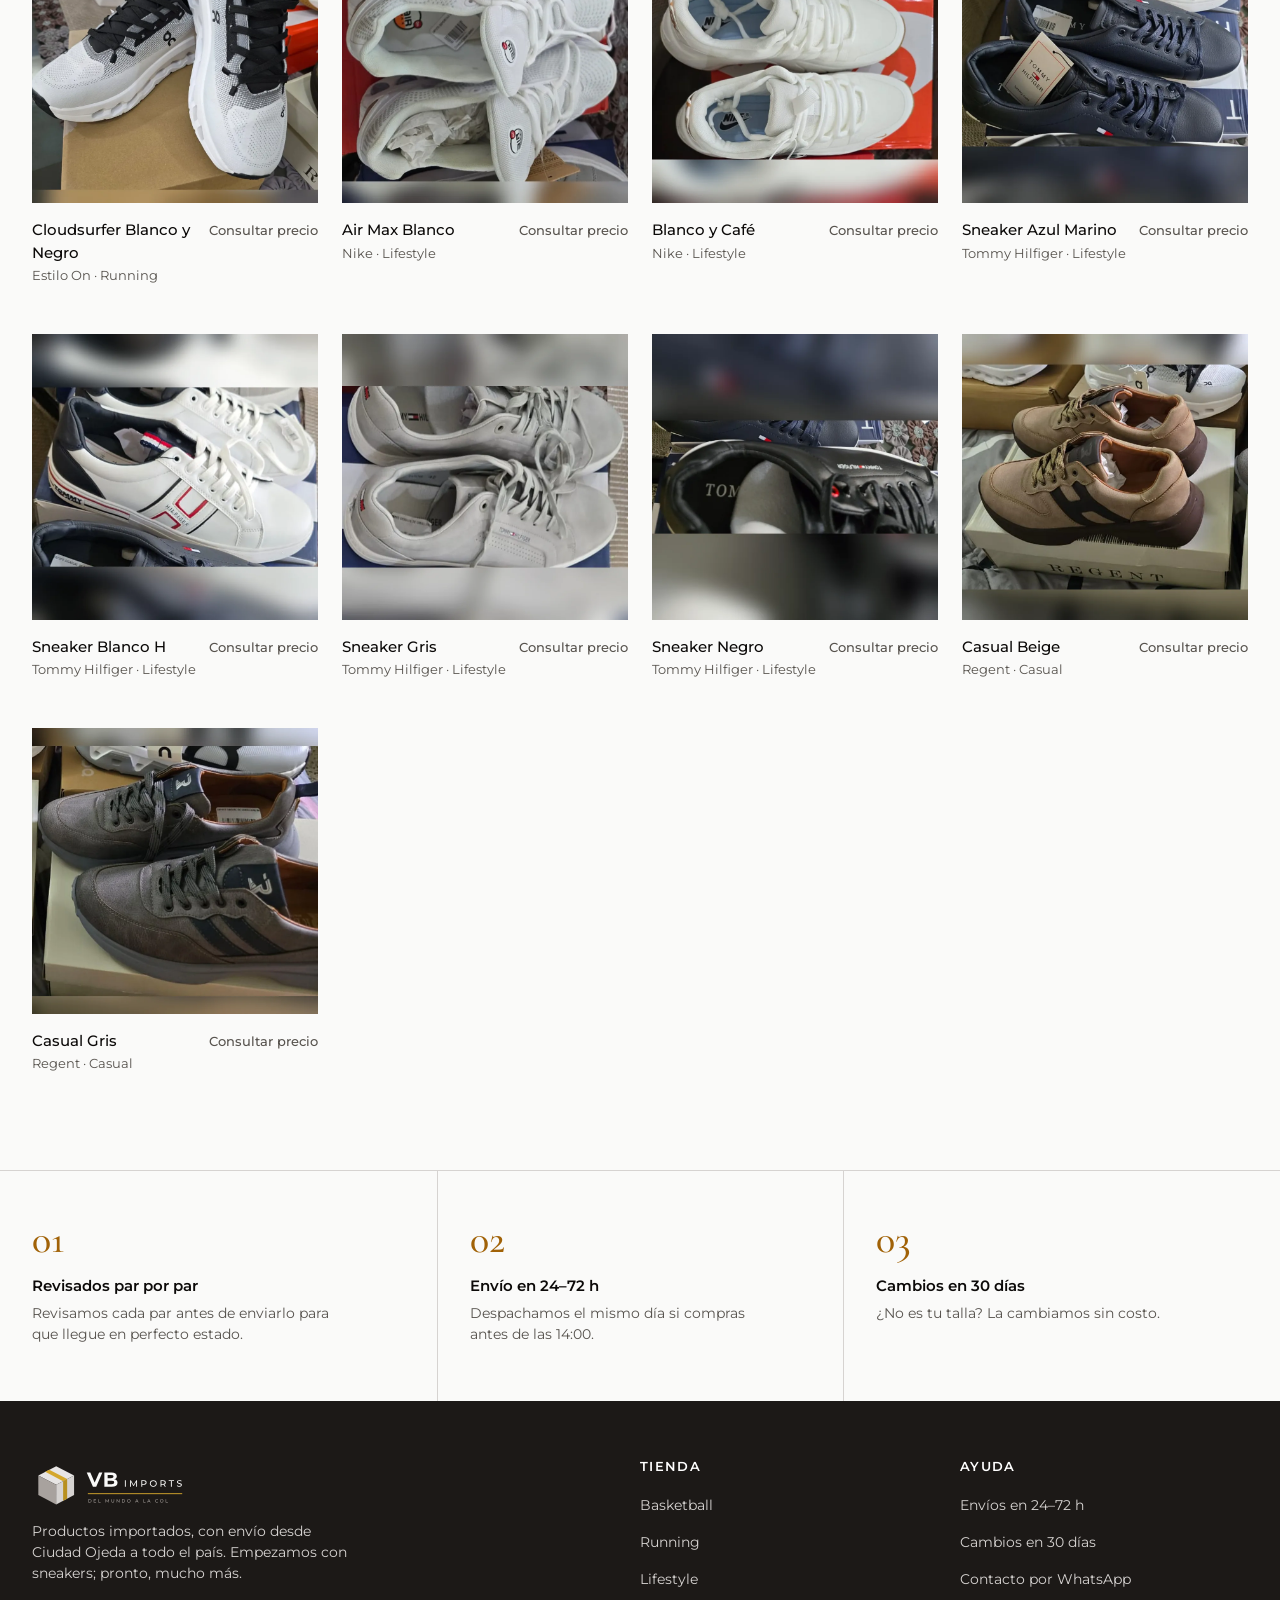
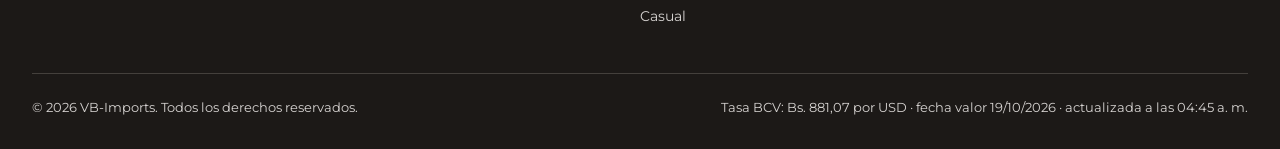
==== commit 61b76767: "Catálogo con los 13 modelos reales y sus fotos - Jordan, Nike, Tommy Hilfiger, Regent y running esti" ====
--- a/index.html
+++ b/index.html
@@ -4,7 +4,7 @@
 <meta charset="utf-8">
 <meta name="viewport" content="width=device-width, initial-scale=1">
 <title>VB-Imports — Productos importados en Ciudad Ojeda</title>
-<meta name="description" content="VB-Imports: productos importados y originales en Ciudad Ojeda, Zulia. Sneakers y más, con envío a todo el país.">
+<meta name="description" content="VB-Imports: productos importados en Ciudad Ojeda, Zulia. Sneakers y más, con envío a todo el país.">
 <link rel="preconnect" href="https://fonts.googleapis.com">
 <link rel="preconnect" href="https://fonts.gstatic.com" crossorigin>
 <link href="https://fonts.googleapis.com/css2?family=Cormorant:ital,wght@0,500;0,600;1,500&family=Montserrat:wght@400;500;600&display=swap" rel="stylesheet">
@@ -16,7 +16,7 @@
 <meta property="og:type" content="website">
 <meta property="og:site_name" content="VB-Imports">
 <meta property="og:title" content="VB-Imports — Productos importados en Ciudad Ojeda">
-<meta property="og:description" content="Productos importados y originales, con envío desde Ciudad Ojeda a todo el país.">
+<meta property="og:description" content="Productos importados, con envío desde Ciudad Ojeda a todo el país.">
 <meta property="og:image" content="https://itunesx3.github.io/vb-imports/img/marca/vb-imports-compartir.png">
 <meta property="og:image:width" content="1200">
 <meta property="og:image:height" content="630">
--- a/css/estilos.css
+++ b/css/estilos.css
@@ -79,9 +79,12 @@
 .ctas { display: flex; align-items: center; gap: 32px; flex-wrap: wrap; }
 .escaparate { position: relative; aspect-ratio: 4 / 4.4; background: var(--color-muted); display: grid; place-items: center; }
 .escaparate > a { display: grid; place-items: center; width: 100%; height: 100%; }
-.escaparate svg, .escaparate img { width: 84%; height: auto; transform: rotate(-6deg); transition: transform .4s var(--ease); }
+.escaparate { overflow: hidden; }
+.escaparate svg { width: 84%; height: auto; transform: rotate(-6deg); transition: transform .4s var(--ease); }
 .escaparate:hover svg { transform: rotate(-8deg) scale(1.03); }
-.escaparate figcaption { position: absolute; left: 24px; bottom: 20px; font-size: 13px; color: var(--color-muted-foreground); }
+.escaparate img { width: 100%; height: 100%; object-fit: cover; transition: transform .4s var(--ease); }
+.escaparate:hover img { transform: scale(1.03); }
+.escaparate figcaption { position: absolute; left: 16px; bottom: 16px; font-size: 13px; color: var(--color-muted-foreground); background: rgba(250, 250, 249, .92); padding: 8px 12px; }
 .escaparate figcaption b { color: var(--color-foreground); font-weight: 600; }
 
 /* Catálogo */
@@ -153,7 +156,9 @@
 .miniatura { aspect-ratio: 1; background: var(--color-muted); border: 1px solid transparent; padding: 6px; display: grid; place-items: center; overflow: hidden; transition: border-color .2s var(--ease); }
 .miniatura[aria-pressed="true"] { border-color: var(--color-foreground); }
 .miniatura:hover { border-color: var(--color-muted-foreground); }
-.miniatura svg, .miniatura img { width: 100%; height: auto; }
+.miniatura svg { width: 100%; height: auto; }
+.miniatura:has(img) { padding: 0; }
+.miniatura img { width: 100%; height: 100%; object-fit: cover; }
 .vista-principal { aspect-ratio: 1; background: var(--color-muted); display: grid; place-items: center; overflow: hidden; }
 .vista-principal svg { width: 86%; height: auto; }
 .vista-principal img { width: 100%; height: 100%; object-fit: cover; }
@@ -171,6 +176,9 @@
 .campo { margin-top: 32px; }
 .campo-cab { display: flex; justify-content: space-between; align-items: baseline; font-size: 14px; font-weight: 500; margin-bottom: 12px; }
 .campo-cab span { font-weight: 400; color: var(--color-muted-foreground); }
+.campo-nota { font-size: 14px; color: var(--color-muted-foreground); }
+.consultar { font-size: 13px; font-weight: 500; color: var(--color-muted-foreground); }
+.ficha-precio .consultar { font-size: 20px; color: var(--color-foreground); }
 .tallas { display: grid; grid-template-columns: repeat(5, 1fr); gap: 8px; }
 .talla { height: 48px; background: var(--color-card); border: 1px solid var(--color-border); font-size: 14px; transition: border-color .2s var(--ease), background .2s var(--ease), color .2s var(--ease); }
 .talla:hover:not(:disabled) { border-color: var(--color-foreground); }
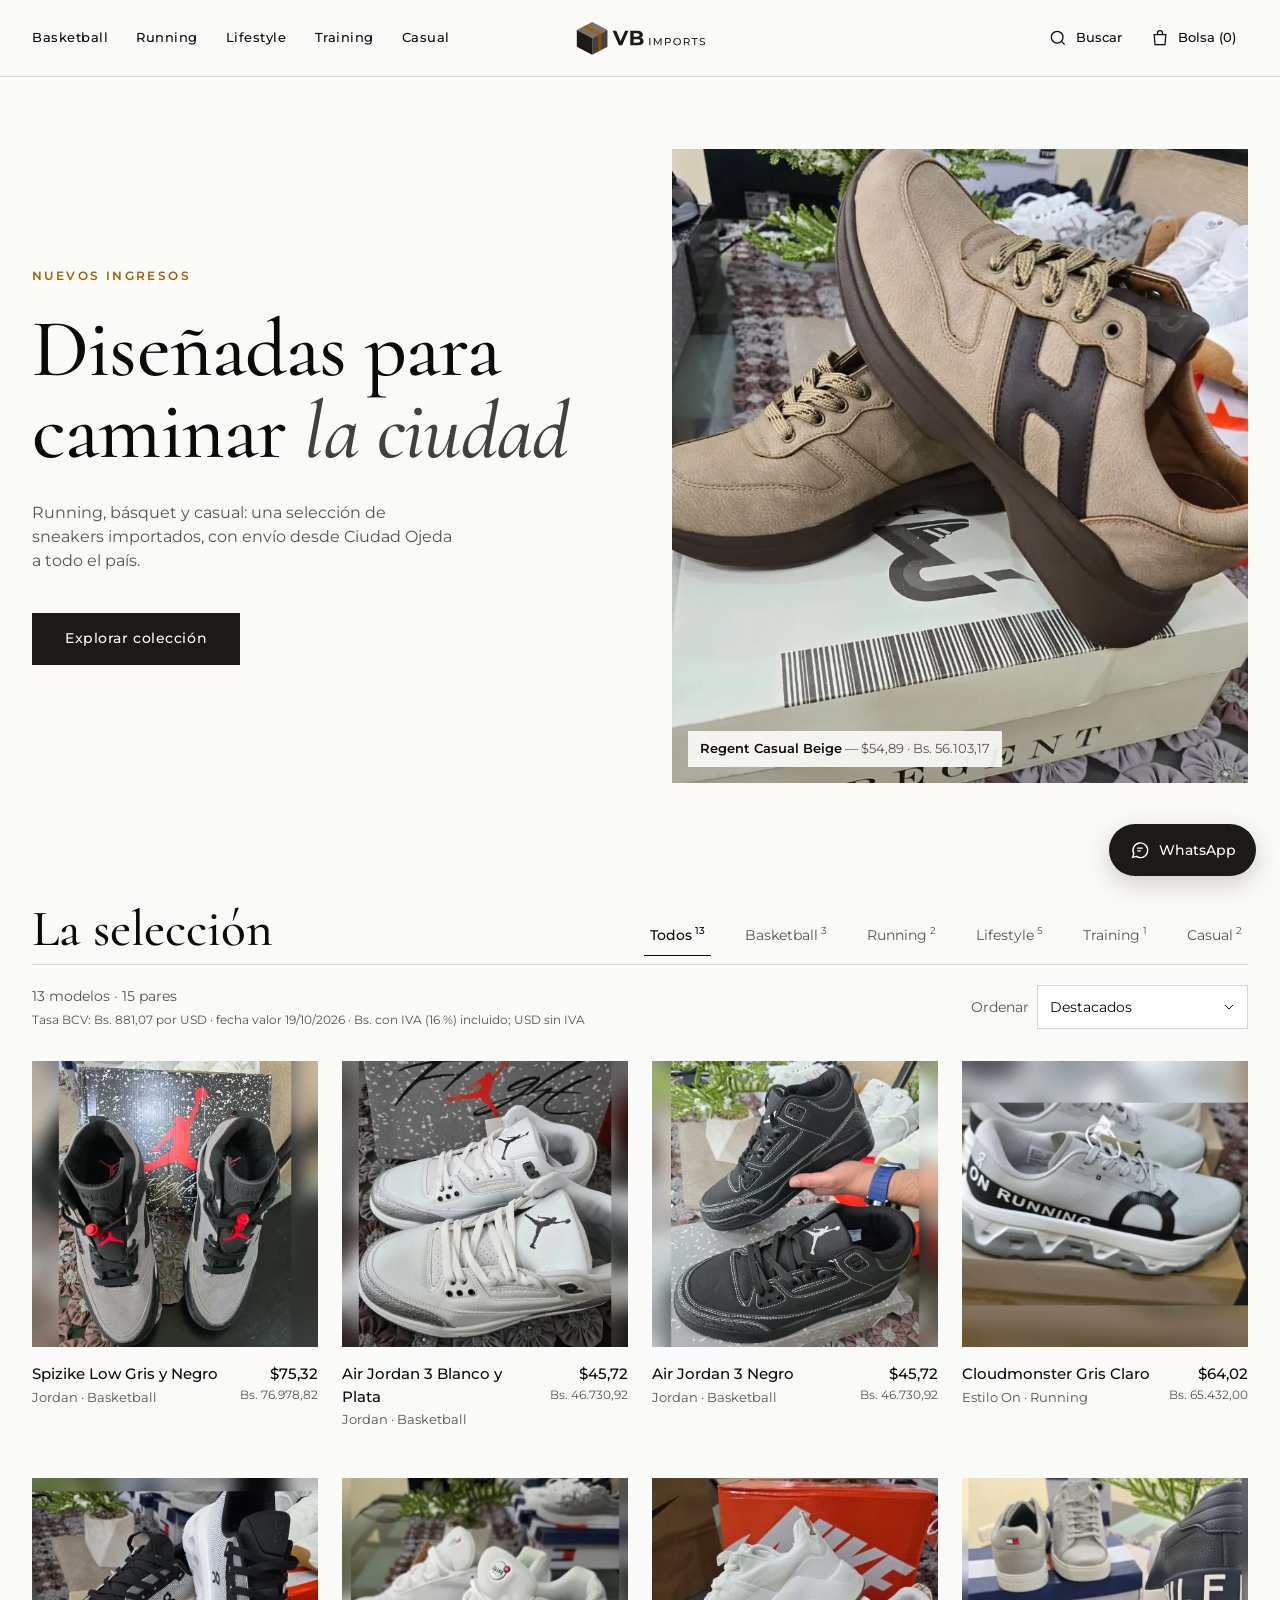
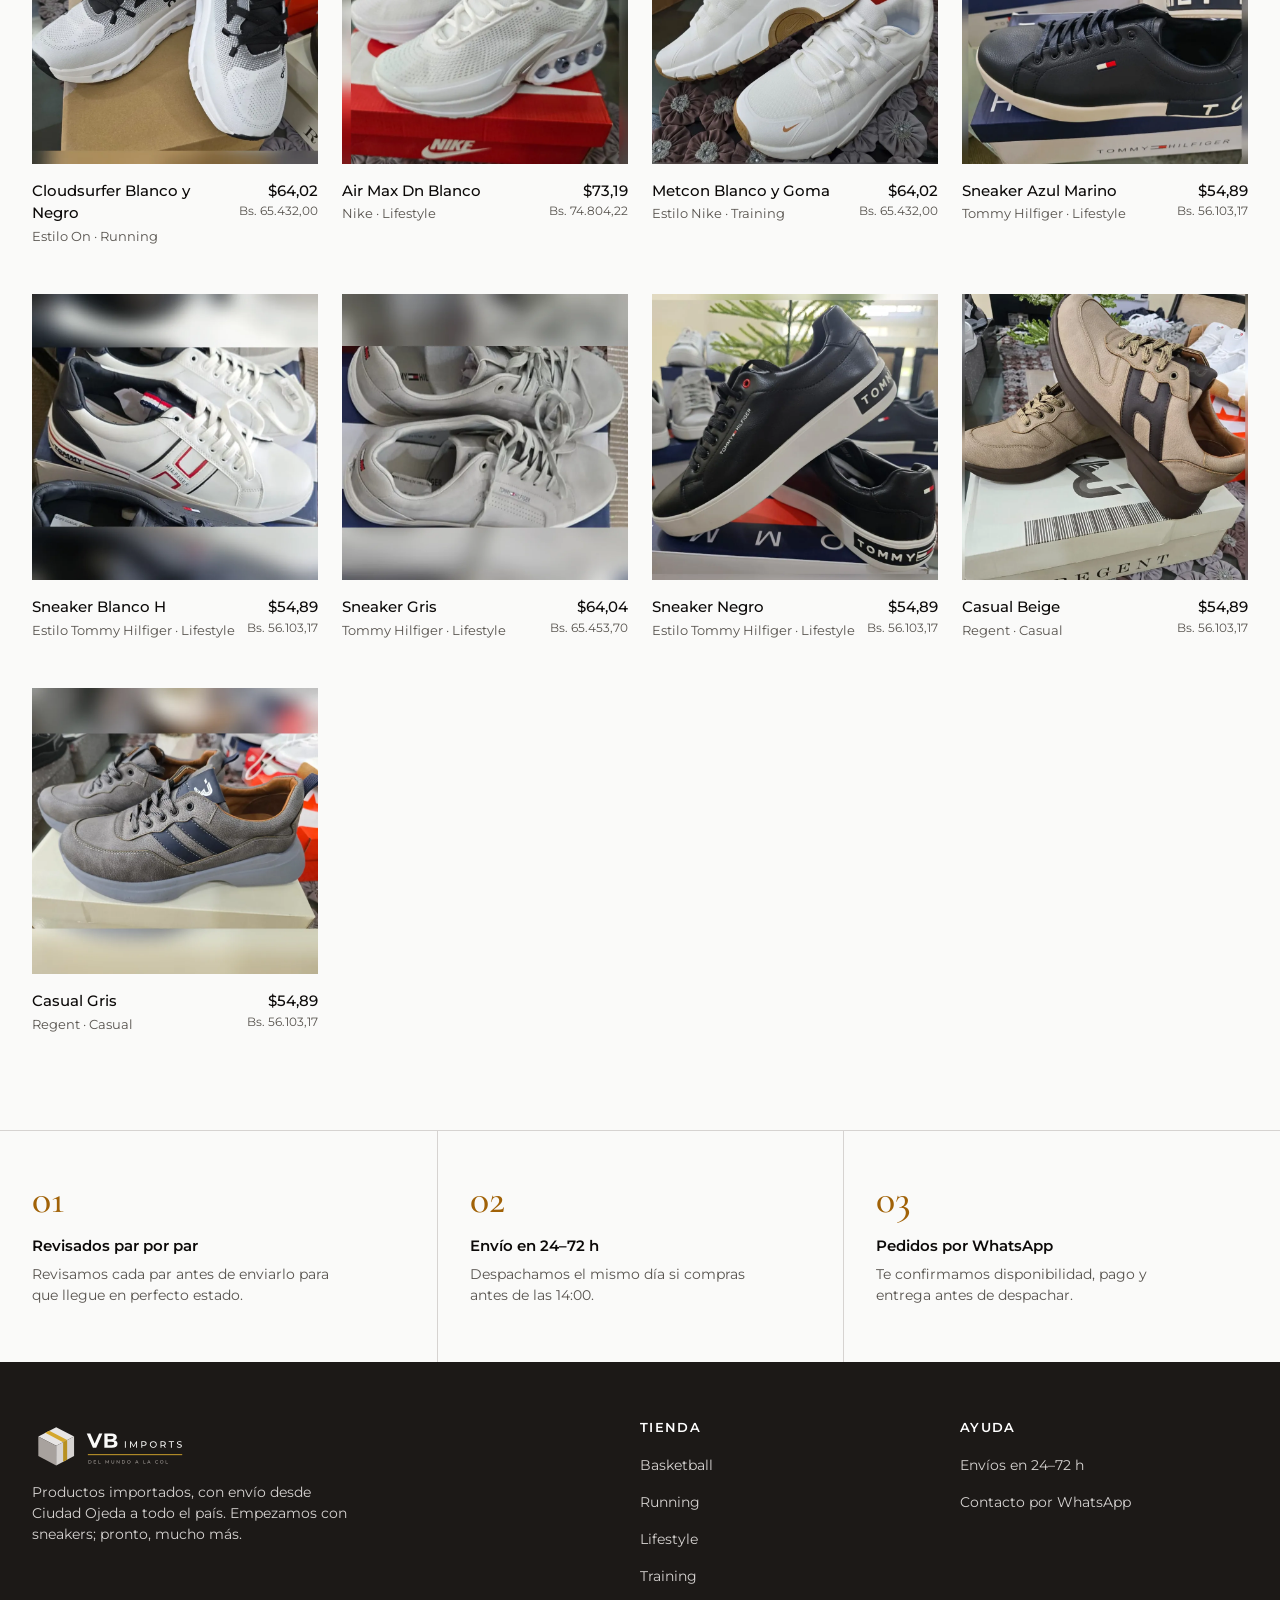
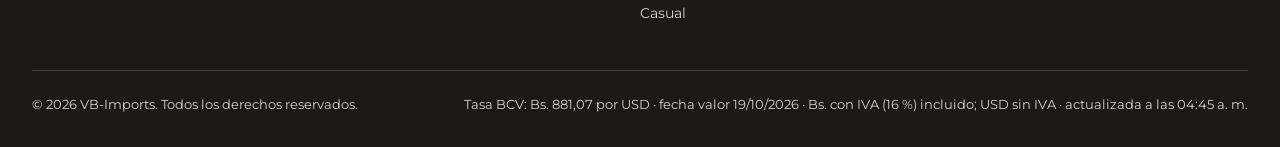
==== commit e79cfea1: "Quitar envío gratis desde $99 y cambios en 30 días No se ofrecen: se quitan de la franja superior, l" ====
--- a/index.html
+++ b/index.html
@@ -62,7 +62,7 @@
     <div class="pie-grid">
       <div><img class="logo-pie" src="img/marca/vb-imports-logo-blanco.svg" alt="VB-Imports" width="329" height="112"><p id="pie-descripcion"></p></div>
       <div><h3>Tienda</h3><ul id="pie-links"></ul></div>
-      <div><h3>Ayuda</h3><ul><li>Envíos en 24–72 h</li><li>Cambios en 30 días</li><li><a id="pie-contacto" href="#/" target="_blank" rel="noopener">Contacto por WhatsApp</a></li></ul></div>
+      <div><h3>Ayuda</h3><ul><li>Envíos en 24–72 h</li><li><a id="pie-contacto" href="#/" target="_blank" rel="noopener">Contacto por WhatsApp</a></li></ul></div>
     </div>
     <div class="pie-final">
       <span>© <span id="anio"></span> <span data-nombre>VB-Imports</span>. Todos los derechos reservados.</span>
--- a/css/estilos.css
+++ b/css/estilos.css
@@ -270,7 +270,7 @@
   .hero { gap: 40px; }
   .ficha { gap: 40px; grid-template-columns: 1fr 1fr; }
   .galeria { grid-template-columns: 1fr; }
-  .miniaturas { flex-direction: row; order: 2; }
+  .miniaturas { flex-direction: row; flex-wrap: wrap; order: 2; }
   .miniatura { width: 72px; }
 }
 @media (max-width: 768px) {
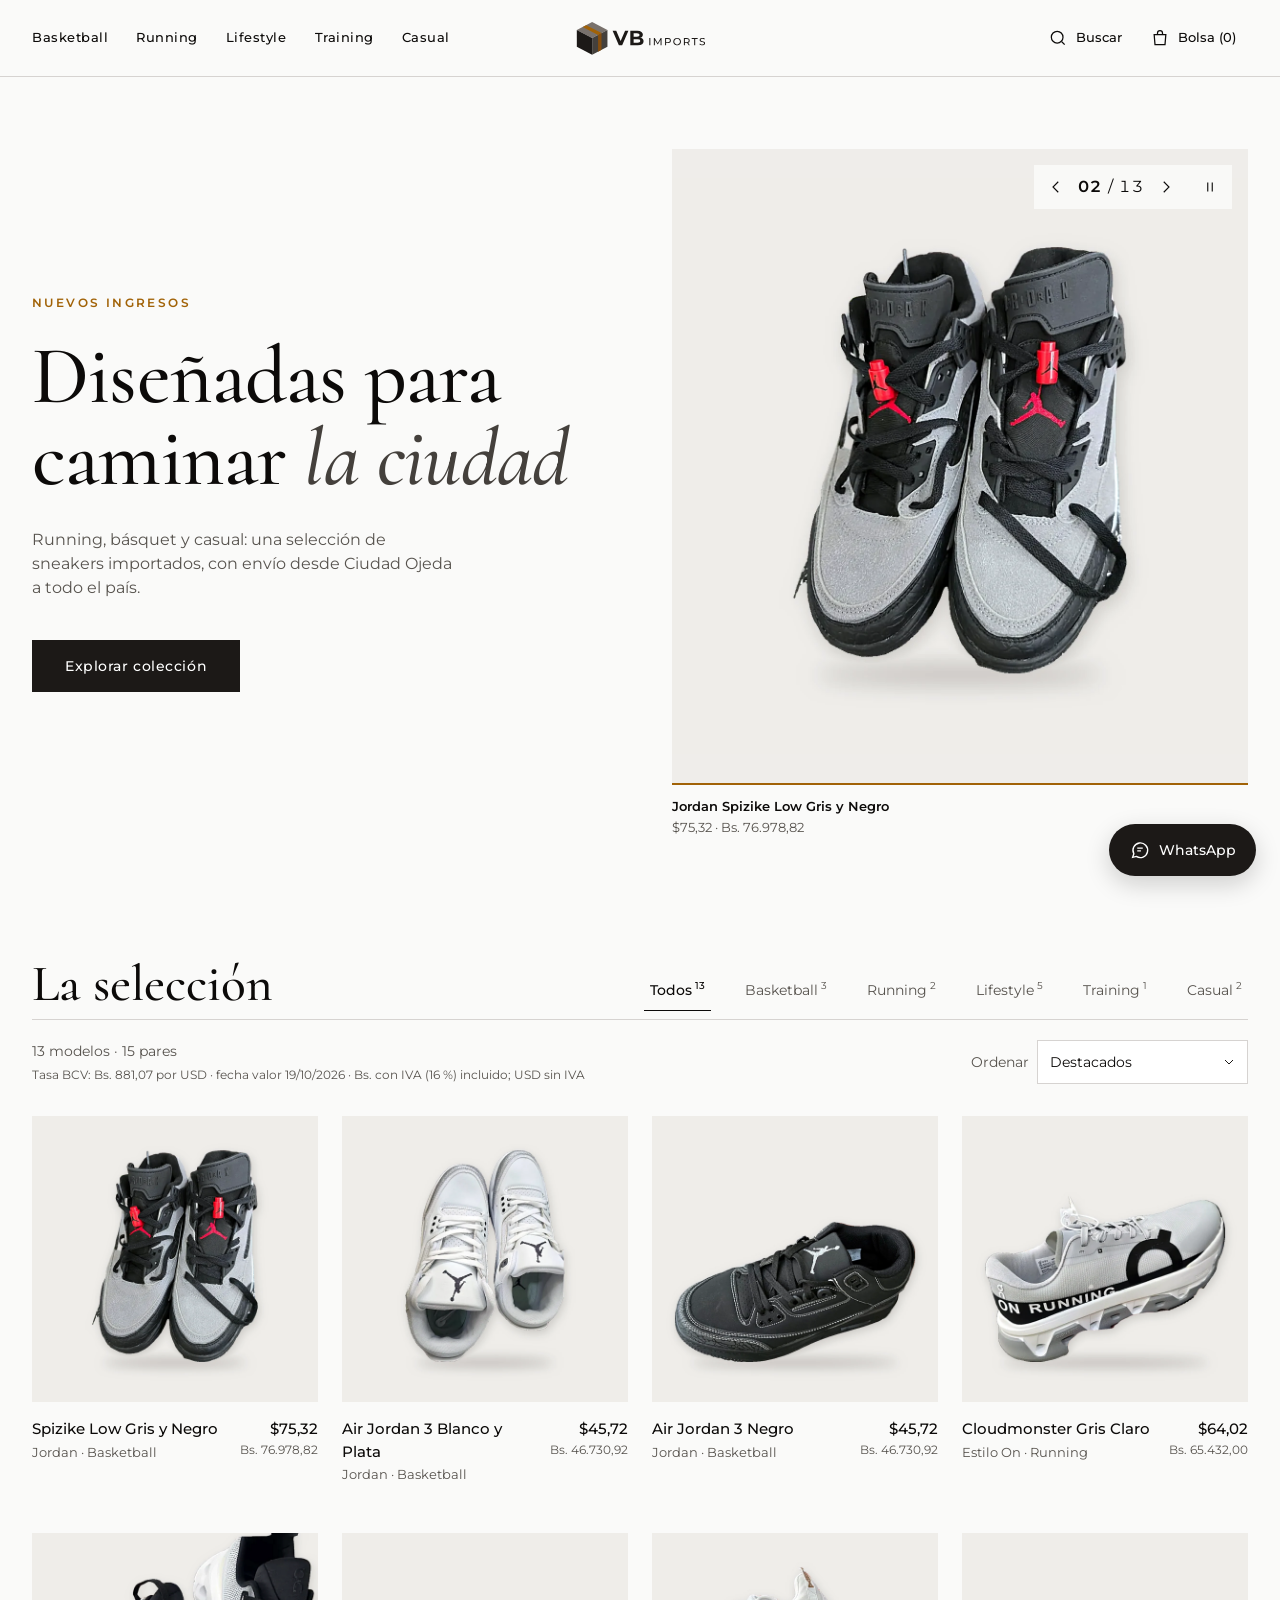
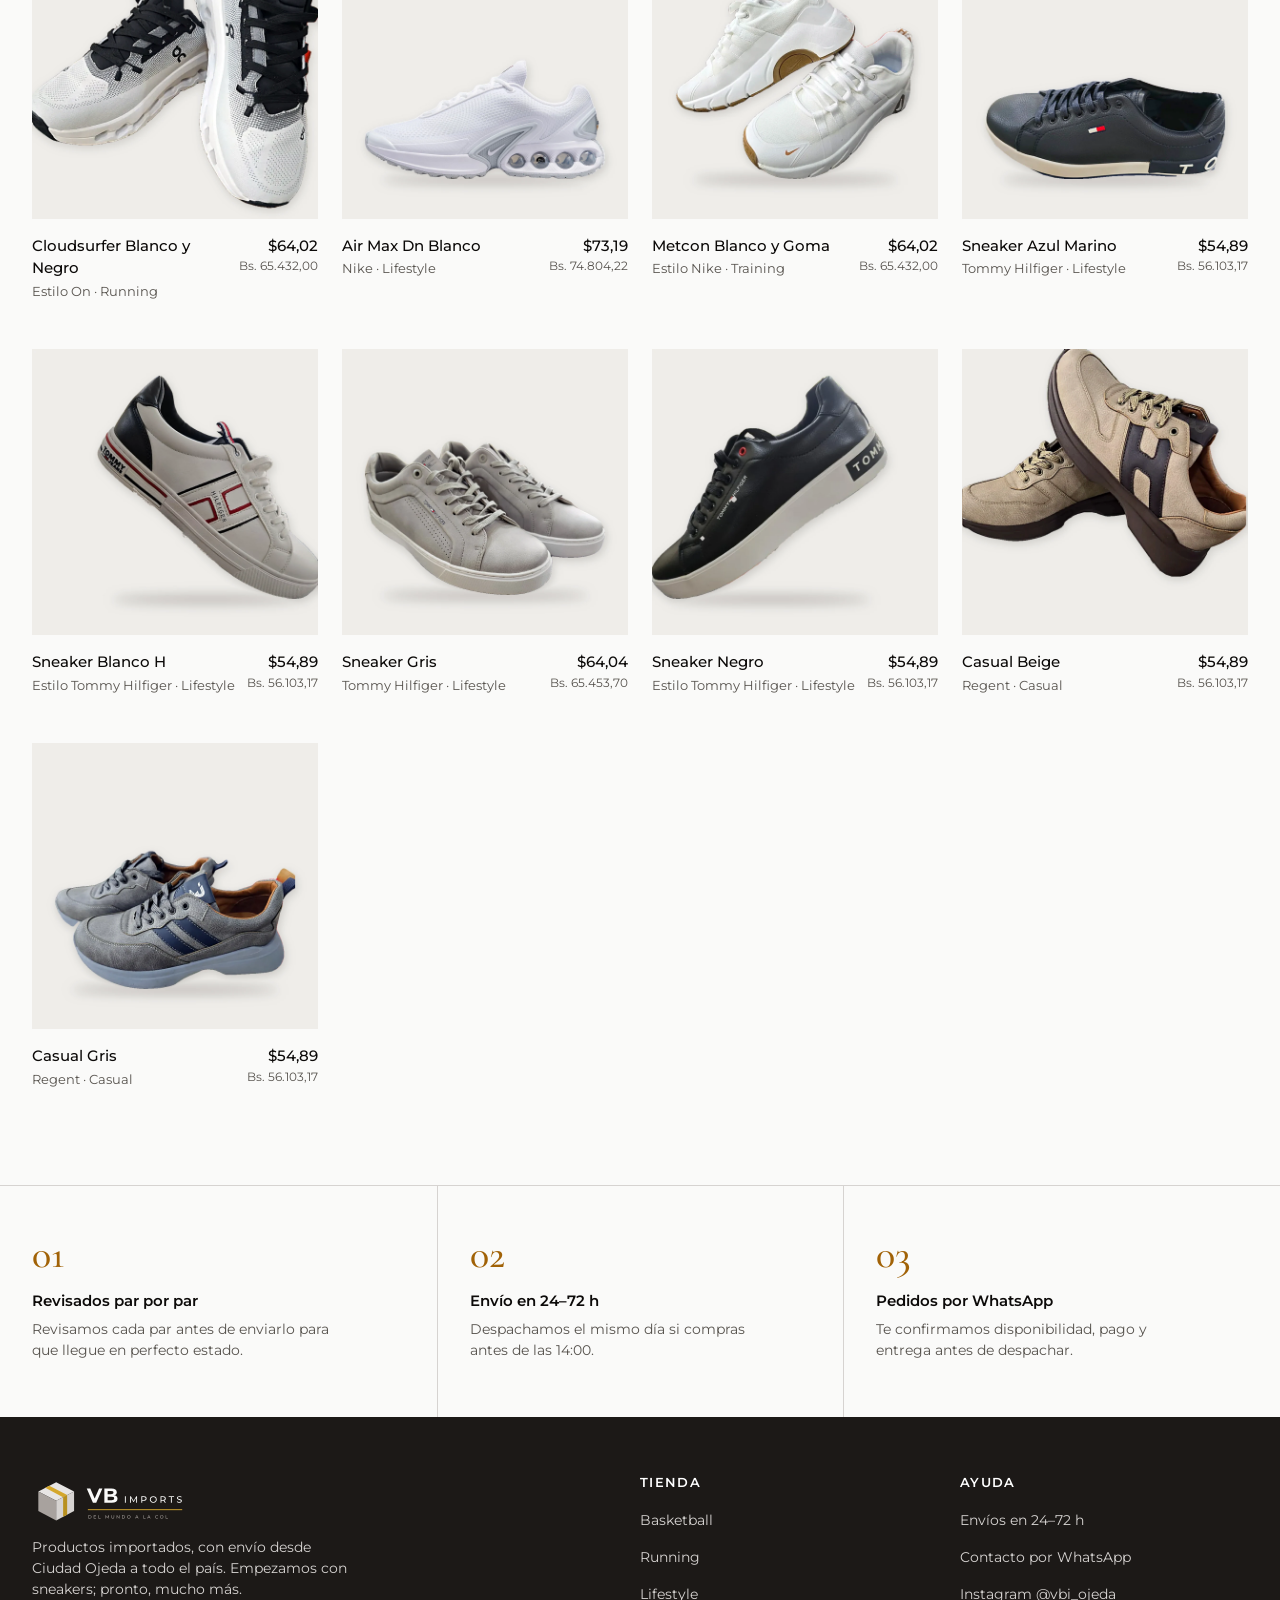
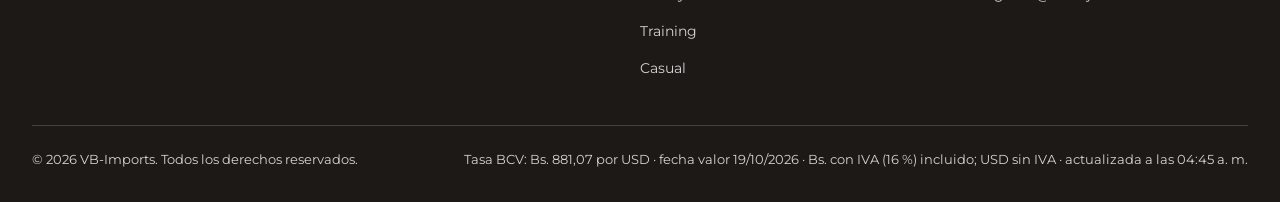
==== commit e4e21512: "Enlace a Instagram @vbi_ojeda en el pie de página El usuario se configura en config.instagram; vacío" ====
--- a/index.html
+++ b/index.html
@@ -62,7 +62,7 @@
     <div class="pie-grid">
       <div><img class="logo-pie" src="img/marca/vb-imports-logo-blanco.svg" alt="VB-Imports" width="329" height="112"><p id="pie-descripcion"></p></div>
       <div><h3>Tienda</h3><ul id="pie-links"></ul></div>
-      <div><h3>Ayuda</h3><ul><li>Envíos en 24–72 h</li><li><a id="pie-contacto" href="#/" target="_blank" rel="noopener">Contacto por WhatsApp</a></li></ul></div>
+      <div><h3>Ayuda</h3><ul><li>Envíos en 24–72 h</li><li><a id="pie-contacto" href="#/" target="_blank" rel="noopener">Contacto por WhatsApp</a></li><li id="pie-instagram" hidden><a href="#/" target="_blank" rel="noopener">Instagram</a></li></ul></div>
     </div>
     <div class="pie-final">
       <span>© <span id="anio"></span> <span data-nombre>VB-Imports</span>. Todos los derechos reservados.</span>
--- a/css/estilos.css
+++ b/css/estilos.css
@@ -77,15 +77,33 @@
 .hero h1 em { font-style: italic; color: var(--color-secondary); }
 .hero p { color: var(--color-muted-foreground); max-width: 420px; margin: 28px 0 40px; }
 .ctas { display: flex; align-items: center; gap: 32px; flex-wrap: wrap; }
-.escaparate { position: relative; aspect-ratio: 4 / 4.4; background: var(--color-muted); display: grid; place-items: center; }
-.escaparate > a { display: grid; place-items: center; width: 100%; height: 100%; }
-.escaparate { overflow: hidden; }
-.escaparate svg { width: 84%; height: auto; transform: rotate(-6deg); transition: transform .4s var(--ease); }
-.escaparate:hover svg { transform: rotate(-8deg) scale(1.03); }
-.escaparate img { width: 100%; height: 100%; object-fit: cover; transition: transform .4s var(--ease); }
-.escaparate:hover img { transform: scale(1.03); }
-.escaparate figcaption { position: absolute; left: 16px; bottom: 16px; font-size: 13px; color: var(--color-muted-foreground); background: rgba(250, 250, 249, .92); padding: 8px 12px; }
-.escaparate figcaption b { color: var(--color-foreground); font-weight: 600; }
+/* Portada que rota: las fotos se apilan y la activa aparece con un fundido. */
+.diapos { position: relative; aspect-ratio: 4 / 4.4; background: var(--color-muted); overflow: hidden; touch-action: pan-y; }
+.diapo { position: absolute; inset: 0; display: grid; place-items: center; opacity: 0; visibility: hidden; transition: opacity .7s var(--ease), visibility 0s .7s; }
+.diapo.activa { opacity: 1; visibility: visible; transition: opacity .7s var(--ease); }
+.diapo svg { width: 84%; height: auto; transform: rotate(-6deg); transition: transform .4s var(--ease); }
+.diapo:hover svg { transform: rotate(-8deg) scale(1.03); }
+/* La foto de estudio tiene el mismo fondo que la portada: se ve completa, sin recortar la zapatilla. */
+.diapo img { width: 100%; height: 100%; object-fit: contain; transform: scale(1.04); transition: transform 1.2s var(--ease); }
+.diapo.activa img { transform: none; }
+.diapo.activa:hover img { transform: scale(1.03); transition-duration: .4s; }
+.diapo:focus-visible { outline-offset: -4px; }
+.escaparate { position: relative; }
+.escaparate figcaption { position: relative; padding-top: 14px; font-size: 13px; color: var(--color-muted-foreground); }
+.leyenda { display: flex; flex-direction: column; gap: 2px; }
+.leyenda b { color: var(--color-foreground); font-weight: 600; }
+.progreso { position: absolute; inset: 0 0 auto; height: 2px; background: var(--color-border); }
+.progreso i { display: block; height: 100%; background: var(--color-accent); transform: scaleX(0); transform-origin: left; }
+.progreso i.corre { animation: progreso var(--segundos, 5s) linear forwards; }
+.escaparate:is(.retenida, .oculta, .fuera) .progreso i { animation-play-state: paused; }
+@keyframes progreso { to { transform: scaleX(1); } }
+/* Arriba a la derecha de la foto, donde el botón flotante de WhatsApp nunca los tapa. */
+.controles { position: absolute; top: 16px; right: 16px; z-index: 1; display: flex; align-items: center; background: rgba(250, 250, 249, .92); }
+.controles button { width: 44px; height: 44px; display: grid; place-items: center; background: none; border: 0; color: var(--color-foreground); transition: background .2s var(--ease); }
+.controles button:hover { background: var(--color-muted); }
+.controles svg { width: 18px; height: 18px; }
+.contador { min-width: 64px; text-align: center; font-variant-numeric: tabular-nums; letter-spacing: .08em; }
+.contador b { color: var(--color-foreground); font-weight: 600; }
 
 /* Catálogo */
 .seccion { padding-block: 24px 96px; scroll-margin-top: var(--alto-cabecera); }
@@ -281,6 +299,7 @@
   .accion { padding-inline: 10px; }
   .hero { grid-template-columns: 1fr; padding-block: 24px 56px; gap: 32px; }
   .hero .escaparate { order: -1; }
+  .controles { top: 8px; right: 8px; }
   .grid { grid-template-columns: repeat(2, 1fr); gap: 32px 12px; }
   .seccion-cab { flex-direction: column; flex-wrap: nowrap; align-items: stretch; }
   .tabs { gap: 20px; min-width: 0; margin-inline: -16px; padding-inline: 16px; }
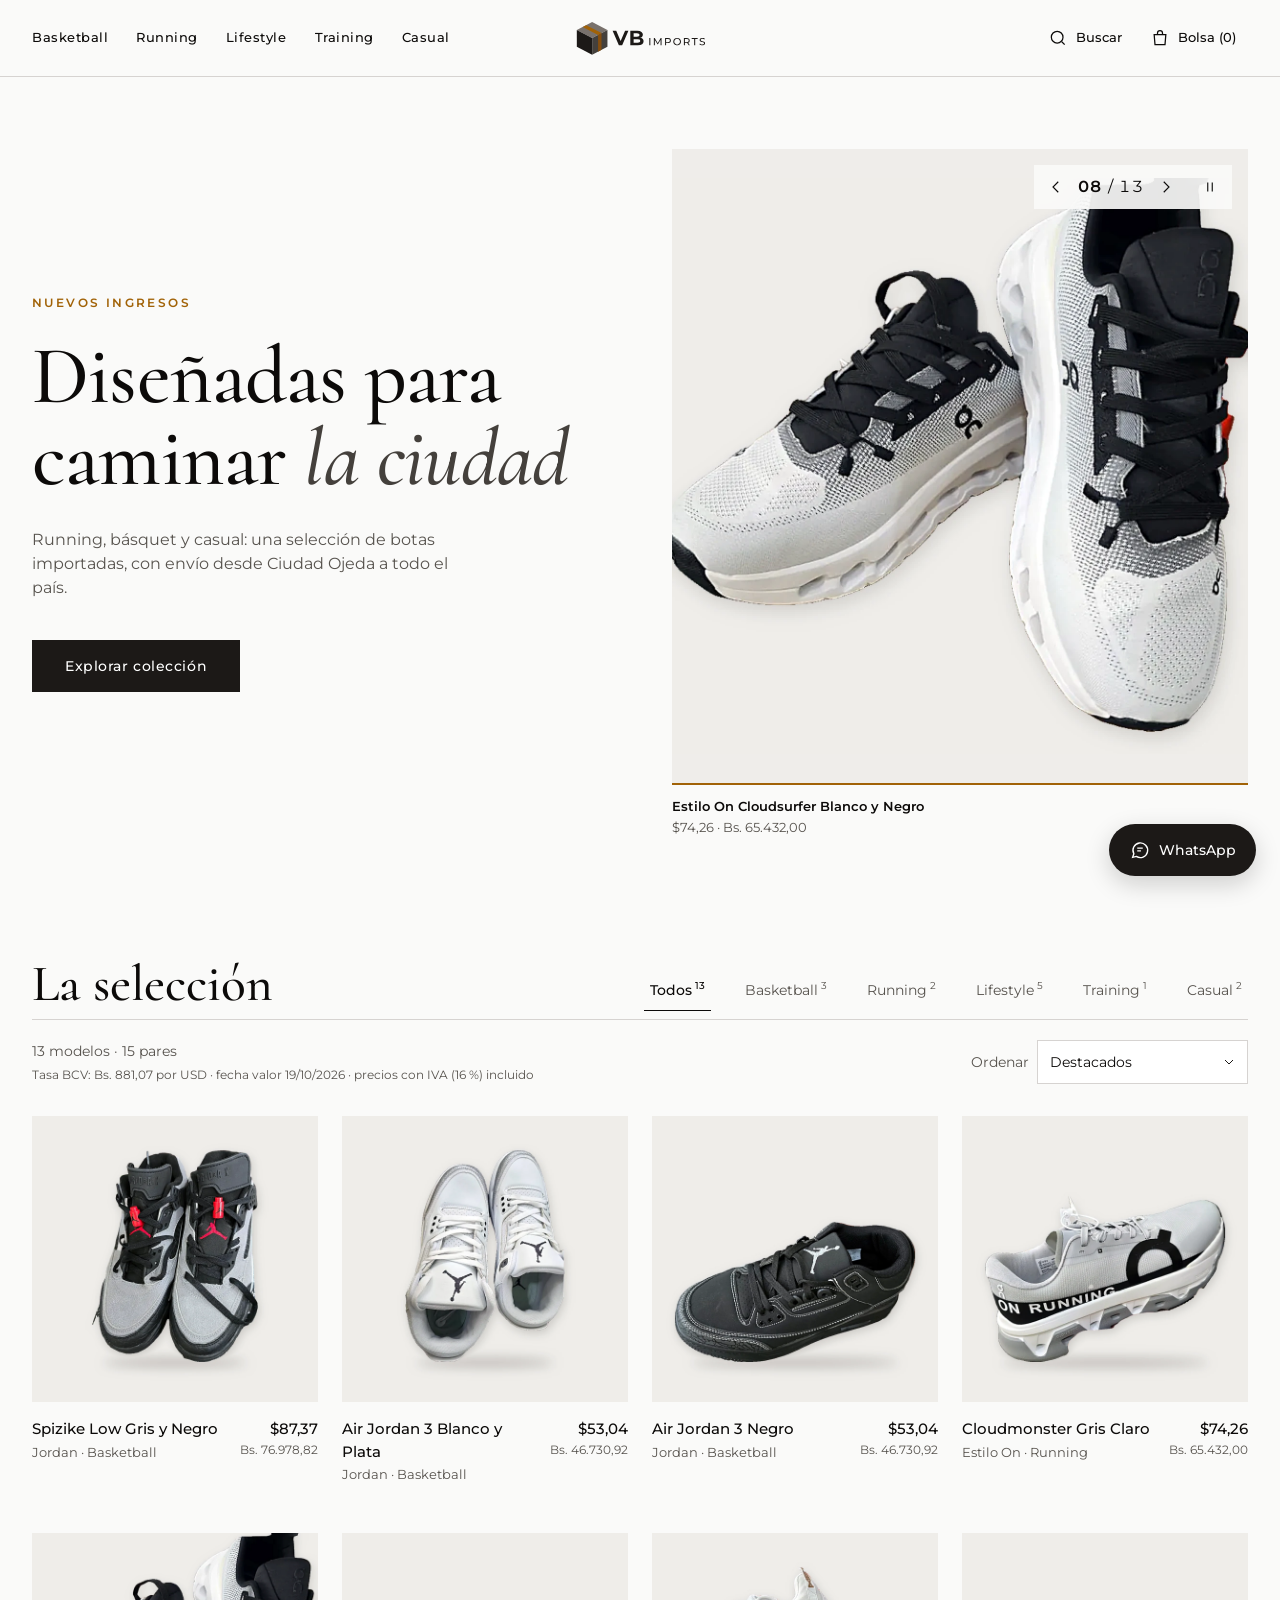
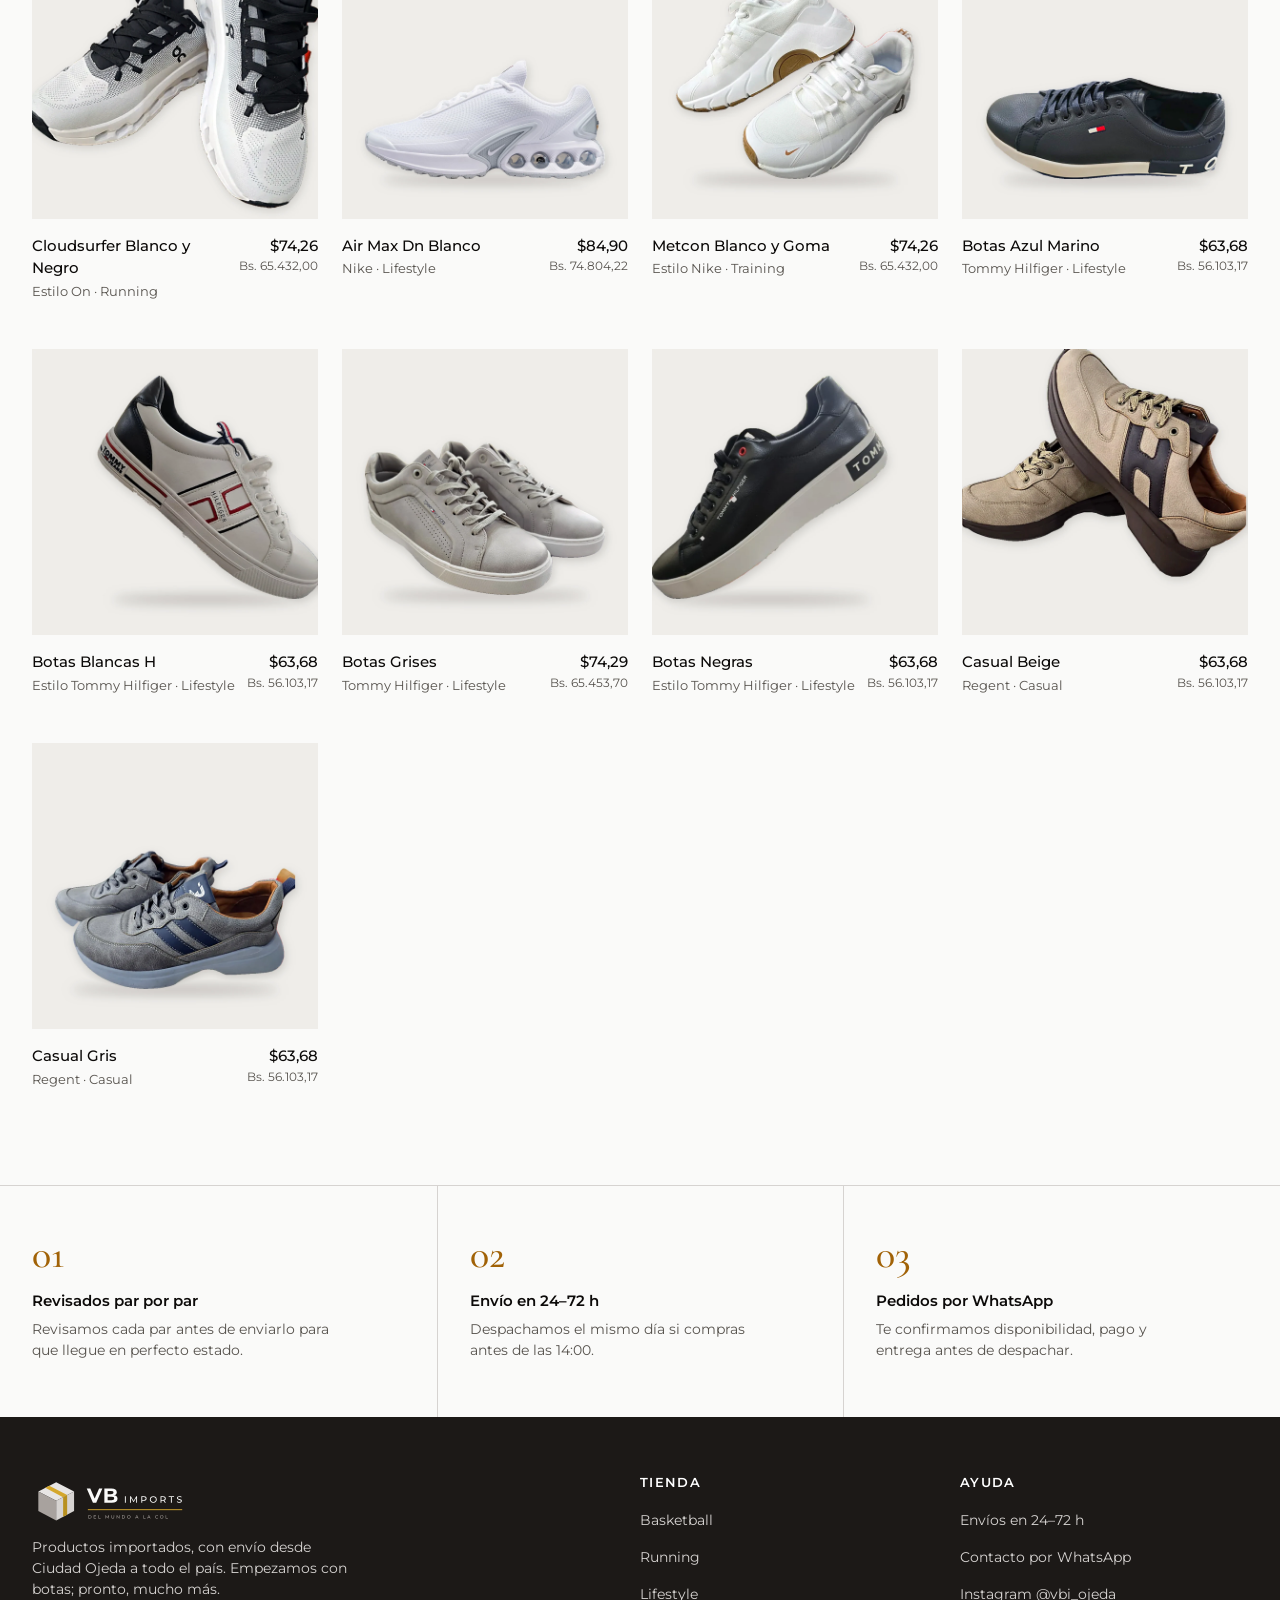
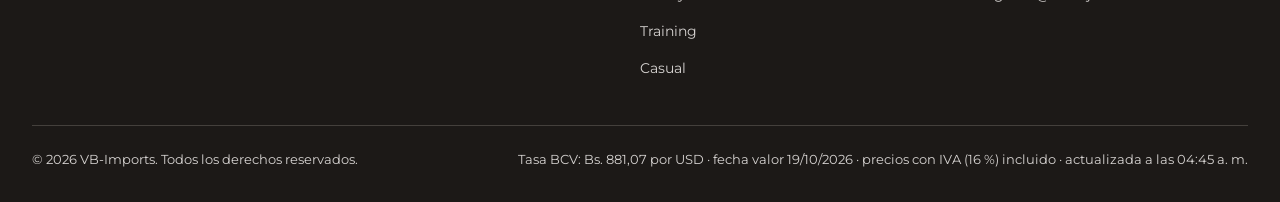
==== commit 98752851: ""Botas" en lugar de "sneakers" En Ciudad Ojeda se dice botas. Cambian la descripción de la tienda, e" ====
--- a/index.html
+++ b/index.html
@@ -4,7 +4,7 @@
 <meta charset="utf-8">
 <meta name="viewport" content="width=device-width, initial-scale=1">
 <title>VB-Imports — Productos importados en Ciudad Ojeda</title>
-<meta name="description" content="VB-Imports: productos importados en Ciudad Ojeda, Zulia. Sneakers y más, con envío a todo el país.">
+<meta name="description" content="VB-Imports: productos importados en Ciudad Ojeda, Zulia. Botas y más, con envío a todo el país.">
 <link rel="preconnect" href="https://fonts.googleapis.com">
 <link rel="preconnect" href="https://fonts.gstatic.com" crossorigin>
 <link href="https://fonts.googleapis.com/css2?family=Cormorant:ital,wght@0,500;0,600;1,500&family=Montserrat:wght@400;500;600&display=swap" rel="stylesheet">
